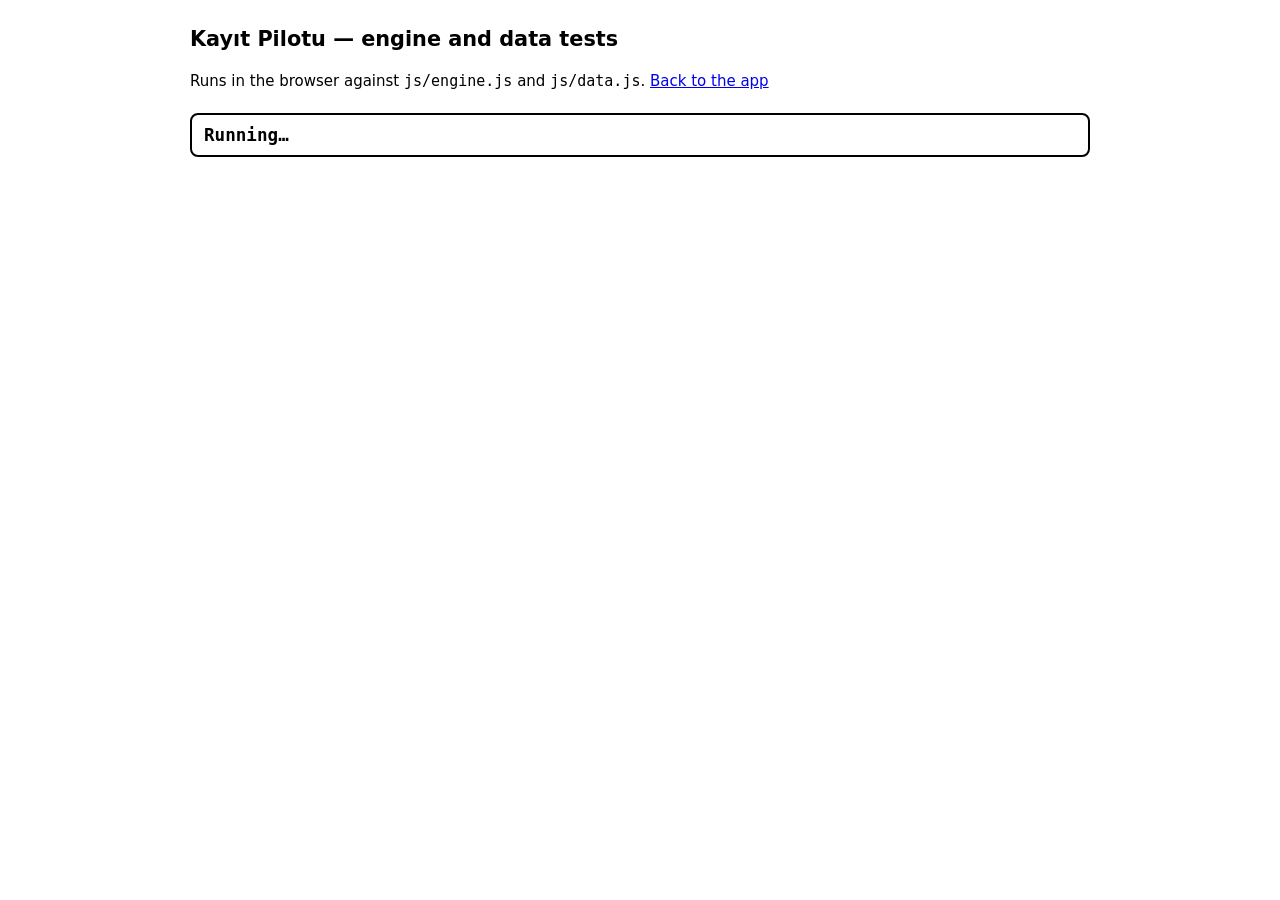
==== tests.html @ 584e3a76 "Add files via upload" ====
<!doctype html>
<html lang="en">
<head>
  <meta charset="utf-8">
  <meta name="viewport" content="width=device-width, initial-scale=1">
  <meta name="color-scheme" content="light dark">
  <title>Kayıt Pilotu — engine tests</title>
  <style>
    body { font: 15px/1.5 system-ui, sans-serif; max-width: 900px; margin: 24px auto; padding: 0 16px; }
    h1 { font-size: 1.3rem; }
    h2 { font-size: 1rem; margin: 18px 0 4px; }
    ul { list-style: none; padding: 0; margin: 0; font-family: ui-monospace, Menlo, Consolas, monospace; font-size: 13px; }
    .pass::before { content: "PASS  "; font-weight: 700; color: #1d6b45; }
    .fail::before { content: "FAIL  "; font-weight: 700; color: #a3282d; }
    .fail { font-weight: 700; }
    #summary { font: 700 1.1rem ui-monospace, Menlo, Consolas, monospace; margin-top: 20px; padding: 10px 12px; border: 2px solid currentColor; border-radius: 8px; }
    @media (prefers-color-scheme: dark) { .pass::before { color: #7fd3a4; } .fail::before { color: #f29a9a; } }
  </style>
</head>
<body>
  <h1>Kayıt Pilotu — engine and data tests</h1>
  <p>Runs in the browser against <code>js/engine.js</code> and <code>js/data.js</code>. <a href="index.html">Back to the app</a></p>
  <div id="out"></div>
  <p id="summary">Running…</p>

  <script type="module">
    import * as E from './js/engine.js';
    import { DATA, SEMESTERS, SEMESTER_ECTS, SECTIONS, COURSE_MAP, PREREQS, ELECTIVES, SAMPLE, RULES } from './js/data.js';

    const results = [];
    let section = '';
    const group = (name) => { section = name; };
    const ok = (cond, name, extra = '') => results.push({ section, name: name + (cond || !extra ? '' : '  -> ' + extra), pass: !!cond });
    const eq = (a, b, name) => ok(JSON.stringify(a) === JSON.stringify(b), name, `got ${JSON.stringify(a)}, expected ${JSON.stringify(b)}`);

    const sec = (code, no) => SECTIONS.find((s) => s.course === code && s.no === no);
    const items = (codes, pins) => E.buildItems(codes, DATA, pins);
    const emptyProfile = () => ({ status: {}, cgpa: null, semestersCompleted: 0, graduating: false });
    const sample = () => JSON.parse(JSON.stringify(SAMPLE.profile));

    try {
      // ------------------------------------------------------------------
      group('Data integrity');
      eq(SEMESTERS.map((s) => s.courses.reduce((n, c) => n + c.ects, 0)), [30, 30, 30, 30, 30, 30, 31, 29], 'semester ECTS totals are 30,30,30,30,30,30,31,29');
      ok(SEMESTERS.every((s) => s.courses.reduce((n, c) => n + c.ects, 0) === SEMESTER_ECTS[s.n]), 'each semester total matches the heading in SOURCE_DATA.md');
      eq(SEMESTERS.reduce((n, s) => n + s.ects, 0), 240, 'curriculum totals 240 ECTS');
      eq(SEMESTERS.map((s) => s.courses.length), [6, 7, 8, 7, 6, 5, 7, 5], 'course count per semester');
      eq(ELECTIVES.length, 22, 'department elective pool has 22 courses');
      ok(SECTIONS.every((s) => COURSE_MAP[s.course]), 'every section belongs to a known course', SECTIONS.filter((s) => !COURSE_MAP[s.course]).map((s) => s.course).join(','));
      ok(SECTIONS.every((s) => s.slots.length > 0 && s.slots.every((x) => Number.isInteger(x.d) && x.d >= 0 && x.d <= 6 && Number.isInteger(x.h) && x.h >= E.FIRST_HOUR && x.h <= E.LAST_HOUR)), 'every slot has a valid day (0-6) and hour (8-21)');
      ok(SECTIONS.every((s) => new Set(s.slots.map((x) => x.d * 100 + x.h)).size === s.slots.length), 'no section lists the same slot twice');
      ok(SECTIONS.every((s) => s.cap > 0 && s.room.length > 0), 'every section has a room and a room capacity');
      eq(new Set(SECTIONS.map((s) => s.course + '/' + s.no)).size, SECTIONS.length, 'section numbers are unique per course');
      eq(SECTIONS.length, 109, 'section count matches the source (109 section lines)');
      eq(DATA.sectionsByCourse.PHYS1121.length, 17, 'PHYS1121 has 17 sections');
      eq(DATA.sectionsByCourse.MATH1131.length, 8, 'MATH1131 has 8 sections');
      ok(Object.keys(PREREQS).every((c) => COURSE_MAP[c]), 'every course with a prerequisite exists');
      eq(Object.keys(PREREQS).length, 16, '16 courses have prerequisites');
      ok(sec('TURK1110', 1).online && !sec('ME3220', 1).online, 'rooms starting with X are flagged online');
      eq(sec('ENGR2120', 3).room, 'T(-2 B14)', 'room names containing brackets are parsed');
      ok(COURSE_MAP.SOFL1101.sectionsNotLoaded && !DATA.sectionsByCourse.SOFL1101, 'SOFL1101 is flagged "sections not loaded" and has no invented sections');
      ok(COURSE_MAP.ME4830.noTimetable && E.isOffered(COURSE_MAP.ME4830, DATA), 'ME4830 (internship) is offered without timetable slots');
      eq(COURSE_MAP.ESE4240.name, null, 'ESE4240 has no invented name');
      ok(RULES.every((r) => r.art && r.en && r.tr), 'every rule has an article number and both languages');

      // ------------------------------------------------------------------
      group('Prerequisites (OR groups joined by AND)');
      const pre = (code, passed) => E.evalPrereq(code, new Set(passed), PREREQS);
      ok(!pre('ME3510', []).ok, 'ME3510 blocked with nothing passed');
      eq(pre('ME3510', []).missing.length, 2, 'ME3510 with nothing passed reports both missing groups');
      ok(!pre('ME3510', ['ME2210']).ok, 'ME3510 blocked with only ME2210 (MATH2263 missing)');
      eq(pre('ME3510', ['ME2210']).missing, [['MATH2263']], 'ME3510 with ME2210 reports exactly MATH2263 as missing');
      ok(!pre('ME3510', ['MATH2263']).ok, 'ME3510 blocked with only MATH2263 (mechanics missing)');
      eq(pre('ME3510', ['MATH2263']).missing, [['ME1222', 'ME2211', 'CE2203', 'ME2210']], 'the missing mechanics group lists all alternatives');
      ok(pre('ME3510', ['ME2210', 'MATH2263']).ok, 'ME3510 open with ME2210 and MATH2263');
      ok(pre('ME3510', ['CE2203', 'MATH2263']).ok, 'ME3510 open with old equivalent CE2203 and MATH2263');
      ok(pre('MATH1132', ['MATH131']).ok && !pre('MATH1132', []).ok, 'MATH1132 accepts old code MATH131, blocked without');
      ok(pre('ME4230', ['MATH2263', 'ME3220']).ok && !pre('ME4230', ['ME3220']).ok, 'ME4230 needs MATH2263 and (ME2222 or ME3220)');
      ok(pre('ME4410', ['CHEM1130', 'ME2220']).ok && !pre('ME4410', ['CHEM1130']).ok, 'ME4410 needs chemistry and mechanics of materials');
      ok(pre('ENGR3450', []).ok, 'a course without prerequisites is always open');

      // ------------------------------------------------------------------
      group('CGPA bands and ECTS limits');
      eq(E.cgpaBand(2.0, 4), 'successful', 'CGPA 2.00 is successful');
      eq(E.cgpaBand(3.4, 4), 'successful', 'CGPA 3.40 is successful');
      eq(E.cgpaBand(1.99, 4), 'probation', 'CGPA 1.99 is probation');
      eq(E.cgpaBand(1.75, 4), 'probation', 'CGPA 1.75 is probation');
      eq(E.cgpaBand(1.74, 4), 'unsuccessful', 'CGPA 1.74 is unsuccessful');
      eq(E.cgpaBand(1.2, 1), 'exempt', 'status rules do not apply before the end of the 2nd semester');
      eq(E.cgpaBand(null, 4), 'unknown', 'missing CGPA is reported as unknown');
      const lim = (cgpa, rep) => { const l = E.ectsLimits({ cgpa, semestersCompleted: 4 }, rep); return [l.max, l.newMax, l.article]; };
      eq(lim(2.5, false), [40, null, '23'], 'successful: 40 ECTS, Art. 23');
      eq(lim(1.8, true), [32, 20, '24(1), 24(4)'], 'probation: 32 ECTS of which 20 new, Art. 24(1),(4)');
      eq(lim(1.5, false), [32, 20, '24(2), 24(5)'], 'unsuccessful with nothing to repeat: 20 ECTS new');
      eq(lim(1.5, true), [32, null, '24(2), 24(5)'], 'unsuccessful with repeats: 32 ECTS total');
      ok(E.ectsLimits({ cgpa: 1.5, semestersCompleted: 4 }, true).newMaxUnclear, 'unsuccessful with repeats flags the unclear new-course cap');
      eq(E.ectsLimits({ cgpa: 1.0, semestersCompleted: 1 }, false).max, 40, 'first-year student: general 40 ECTS maximum');
      eq(E.ectsSummary(['MATH2263', 'ME3220'], sample(), DATA), { total: 12, repeatEcts: 7, newEcts: 5 }, 'ECTS summary separates repeated and new courses');

      // ------------------------------------------------------------------
      group('Overlap detection');
      ok(E.sectionsOverlap(sec('ME3220', 1), sec('ME4610', 1)), 'ME3220(1) and ME4610(1) overlap');
      eq(E.sharedSlots(sec('ME3220', 1).slots, sec('ME4610', 1).slots), [{ d: 1, h: 8 }, { d: 1, h: 9 }], 'they share Tue 08 and Tue 09');
      ok(E.sectionsOverlap(sec('ME3220', 1), sec('ESE4112', 1)), 'ME3220(1) and ESE4112(1) overlap');
      ok(!E.sectionsOverlap(sec('ME3220', 1), sec('ME3320', 1)), 'ME3220(1) and ME3320(1) do not overlap');
      ok(!E.sectionsOverlap(sec('ME3320', 1), sec('ME3420', 1)), 'back-to-back lessons (Fri 08-09 then 10-11) do not overlap');
      ok(E.sectionsOverlap(sec('TURK1110', 2), sec('HIST1110', 2)), 'online lessons at the same time still conflict (TURK1110(2) / HIST1110(2))');
      ok(E.masksOverlap(E.maskOf(sec('HIST1210', 1).slots), E.maskOf(sec('ISG9110', 1).slots)), 'HIST1210(1) and ISG9110(1) conflict (Wed 18-19, both online)');
      eq(E.mergeSlots(sec('ME3220', 1).slots), [{ d: 1, from: 8, to: 9 }, { d: 4, from: 12, to: 13 }], 'consecutive slots merge into ranges');
      eq([E.slotStart(8), E.slotEnd(9)], ['08:40', '10:30'], 'a lesson starts at hh:40 and ends at (hh+1):30');

      // ------------------------------------------------------------------
      group('Combination enumeration');
      eq(E.optionsFor('ENGR3450', DATA).length, 3, 'ENGR3450: sections 3 and 4 have the same times and merge into one option');
      eq(E.optionsFor('ME4910', DATA).length, 4, 'ME4910: 8 sections collapse to 4 distinct timetables');
      eq(E.enumeratePlans(items(['ME3220', 'ME3320', 'ME3420'])).total, 2, 'ME3220 + ME3320 + ME3420 has exactly 2 plans');
      const sampleItems = items(SAMPLE.selected);
      const sampleRes = E.enumeratePlans(sampleItems);
      eq(sampleRes.total, 4, 'sample selection (5 courses) has exactly 4 plans');
      eq(E.enumeratePlans(items(SAMPLE.selected, { ENGR3450: 4 })).total, 2, 'pinning ENGR3450 to section 4 leaves 2 plans');
      eq(E.enumeratePlans(items(['MATH2263', 'ME3420'])).total, 2, 'MATH2263 + ME3420: sections 2 and 4 of MATH2263 are excluded');

      const conflictFree = (its, plan) => {
        const seen = new Set();
        for (let i = 0; i < its.length; i++) for (const s of its[i].options[plan[i]].slots) {
          const k = s.d * 100 + s.h;
          if (seen.has(k)) return false;
          seen.add(k);
        }
        return true;
      };
      ok(sampleRes.plans.every((p) => conflictFree(sampleItems, p)), 'every returned plan is really conflict-free');

      // brute force over raw sections to cross-check the backtracking
      const brute = (codes) => {
        const lists = codes.map((c) => E.optionsFor(c, DATA));
        let n = 0;
        const go = (i, chosen) => {
          if (i === lists.length) { n++; return; }
          for (const o of lists[i]) if (chosen.every((p) => !E.masksOverlap(p.mask, o.mask))) go(i + 1, [...chosen, o]);
        };
        go(0, []);
        return n;
      };
      const y1 = ['PHYS1121', 'MATH1131', 'ENGR1115', 'MATH1100'];
      const y1Items = items(y1);
      const t0 = Date.now();
      const y1Res = E.enumeratePlans(y1Items);
      const ms = Date.now() - t0;
      eq(y1Res.total, brute(y1), 'PHYS1121 (17) x MATH1131 (8) x ENGR1115 x MATH1100: backtracking count equals brute force');
      ok(y1Res.total > 0 && y1Res.plans.every((p) => conflictFree(y1Items, p)), `all ${y1Res.total} first-year plans are conflict-free`);
      ok(ms < 1500, `first-year enumeration is fast (${ms} ms)`);
      const full = items(['PHYS1121', 'MATH1131', 'ENGR1115', 'MATH1100', 'UMFD1020', 'TURK1110', 'HIST1110']);
      const t1 = Date.now();
      const fullRes = E.searchPlans(full, E.DEFAULT_PREFS, { keep: 200 });
      const ms2 = Date.now() - t1;
      ok(fullRes.total > 0 && fullRes.best.length <= 200, `7 first-year courses: ${fullRes.total} plans counted, best 200 kept`);
      ok(ms2 < 4000, `ranked search over 7 courses stays fast (${ms2} ms)`);
      eq(fullRes.total, E.countPlans(full), 'searchPlans and countPlans agree on the total');

      // ------------------------------------------------------------------
      group('Ranking');
      const ranked = E.rankPlans(y1Items, y1Res.plans, { fewDays: false, lateStart: true, fewGaps: false, freeWeekend: false });
      ok(ranked[0].metrics.early === Math.min(...ranked.map((r) => r.metrics.early)), '"no lessons before 10:40" puts a plan with the fewest early lessons first');
      const byDays = E.rankPlans(y1Items, y1Res.plans, { fewDays: true, lateStart: false, fewGaps: false, freeWeekend: false });
      ok(byDays[0].metrics.campusDays === Math.min(...byDays.map((r) => r.metrics.campusDays)), '"fewest days on campus" puts a plan with the fewest campus days first');
      const byGaps = E.rankPlans(y1Items, y1Res.plans, { fewDays: false, lateStart: false, fewGaps: true, freeWeekend: false });
      ok(byGaps[0].metrics.gaps === Math.min(...byGaps.map((r) => r.metrics.gaps)), '"fewest idle gaps" puts a plan with the fewest idle hours first');
      const top = E.searchPlans(y1Items, { fewDays: true, lateStart: false, fewGaps: false, freeWeekend: false }, { keep: 5 });
      eq(top.best[0].cost, byDays[0].cost, 'searchPlans (top-k) finds the same best cost as a full sort');
      const m = E.planMetrics(items(['ME3220']), [0]);
      eq([m.days, m.campusDays, m.early, m.gaps, m.weekendDays, m.first, m.last], [2, 2, 2, 0, 0, 8, 13], 'metrics of ME3220(1): 2 days, 2 early lessons, no gaps');
      eq(E.planMetrics(items(['TURK1110']), [0]).campusDays, 0, 'online-only days are not counted as days on campus');
      const w = E.searchPlans(items(['ME4910']), { fewDays: false, lateStart: false, fewGaps: false, freeWeekend: true });
      eq(w.best[0].metrics.weekendDays, 1, 'ME4910 always uses one weekend day (reported, not hidden)');

      // ------------------------------------------------------------------
      group('No-solution explanation');
      const a = items(['ME3220', 'ME4610']);
      eq(E.enumeratePlans(a).total, 0, 'ME3220 + ME4610 has no conflict-free plan');
      const exA = E.explainNoSolution(a, { keep: { ME3220: 2, ME4610: 1 } });
      eq(exA.pairs.map((p) => [p.a, p.b]), [['ME3220', 'ME4610']], 'the clashing pair ME3220 / ME4610 is named');
      eq(exA.pairs[0].shared, [{ d: 1, h: 8 }, { d: 1, h: 9 }], 'the shared slots are Tue 08 and Tue 09');
      eq(exA.recommended, 'ME4610', 'suggests dropping the elective ME4610 rather than compulsory ME3220');
      eq(exA.plansAfter, 1, 'reports how many plans remain after the drop');
      const b = items(['ME3220', 'ESE4112', 'ME3320']);
      const exB = E.explainNoSolution(b, { keep: { ME3220: 2, ESE4112: 1, ME3320: 2 } });
      eq(exB.pairs.map((p) => [p.a, p.b]), [['ME3220', 'ESE4112']], 'ME3220 / ESE4112 named, uninvolved ME3320 is not');
      eq(exB.singleDrops, ['ESE4112', 'ME3220'], 'only the two clashing courses are offered as drops, elective first');
      const c3 = items(['ME3220', 'ME4610', 'ESE4112']);
      const exC = E.explainNoSolution(c3, {});
      eq(exC.pairs.length, 3, 'ME3220 / ME4610 / ESE4112: all three pairs clash (Tue 08-09)');
      eq(exC.singleDrops, [], 'no single drop is enough for three mutually clashing courses');
      eq(exC.pairDrops.length, 3, 'pairs of drops are proposed instead');
      const pinned = items(['MATH2263', 'ME3420'], { MATH2263: 2 });
      eq(E.enumeratePlans(pinned).total, 0, 'pinning MATH2263(2) next to ME3420 leaves no plan');
      ok(E.explainNoSolution(pinned, { unpinned: items(['MATH2263', 'ME3420']) }).pinsBlame, 'the explanation blames the pinned section');
      const multi = items(['HIST1210', 'ISG9110']);
      ok(E.explainNoSolution(multi).pairs.length === 1, 'two single-section online courses at the same time are reported as a clash');

      // ------------------------------------------------------------------
      group('Classification for this term');
      const cls = E.classify(sample(), DATA);
      eq(cls.MATH2263.cat, 'repeat', 'sample: failed compulsory MATH2263 is "must repeat first"');
      eq(cls.EEE3718.cat, 'blocked', 'sample: EEE3718 is blocked');
      eq(cls.EEE3718.missing, [['MATH2263', 'MATH263']], 'sample: EEE3718 names MATH2263 as the missing prerequisite');
      eq(cls.ME3220.cat, 'eligible', 'sample: ME3220 is eligible');
      eq(cls.ME2220.cat, 'passed', 'sample: ME2220 is already passed');
      eq(cls.ME3410.cat, 'notOffered', 'sample: ME3410 is not offered this term');
      eq(cls.ME4330.cat, 'blocked', 'sample: elective ME4330 is blocked (needs ME3330)');
      eq(cls.ME4830.cat, 'eligible', 'sample: internship ME4830 is eligible (ISG9110 passed)');
      eq(cls.ELECTMEA1.cat, 'slot', 'elective slots are reported as slots, not as courses');
      const cls0 = E.classify(emptyProfile(), DATA);
      eq(cls0.SOFL1101.cat, 'noData', 'empty profile: SOFL1101 is "sections not loaded"');
      eq(cls0.SOFL1102.cat, 'blocked', 'empty profile: SOFL1102 is blocked by SOFL1101');
      eq(cls0.MATH1131.cat, 'eligible', 'empty profile: MATH1131 is eligible');
      eq(cls0.MATH1132.cat, 'blocked', 'empty profile: MATH1132 is blocked by MATH1131');
      const failedElective = sample();
      failedElective.status.ME4610 = 'failed';
      eq(E.classify(failedElective, DATA).ME4610.cat, 'eligible', 'a failed elective is not forced into "must repeat"');
      ok(DATA.courses.every((c) => cls[c.code] && cls[c.code].cat), 'every course gets a category');

      // ------------------------------------------------------------------
      group('Pre-flight check');
      const run = (selected, profile, feasible = true) => Object.fromEntries(E.preflight({ selected, profile, data: DATA, feasible }).map((c) => [c.id, c]));
      const good = run(SAMPLE.selected, sample());
      eq(Object.values(good).map((c) => c.state), ['pass', 'pass', 'pass', 'pass', 'pass'], 'sample plan passes all five checks');
      eq(Object.values(good).map((c) => c.article), ['29(3)', '28(c)', '23', '26', '22(1)'], 'each check cites its article');
      const noRepeat = run(['ME3220', 'ME3320', 'ME3420', 'ENGR3450'], sample());
      eq(noRepeat.repeat.state, 'fail', 'leaving out failed MATH2263 fails the repeat-first check');
      eq(noRepeat.repeat.missingRepeats, ['MATH2263'], 'and names MATH2263');
      eq(run(['ME3220'], sample()).min.state, 'fail', '5 ECTS fails the 20 ECTS minimum');
      const grad = sample();
      grad.graduating = true;
      eq([run(['ME3220'], grad).min.state, run(['ME3220'], grad).min.exceptionUsed], ['pass', true], 'graduating student: minimum does not apply');
      eq(run(['ME3220', 'ME4610'], sample(), false).overlap.state, 'fail', 'an infeasible selection fails the overlap check');
      eq(run(['EEE3718'], sample()).prereq.state, 'fail', 'a course with a missing prerequisite fails the prerequisite check');
      const prob = sample();
      prob.cgpa = 1.8;
      const p1 = run(['MATH2263', 'ME3220', 'ME3320', 'ME3420', 'ENGR3450', 'UFND7010'], prob);
      eq([p1.ects.state, p1.ects.overNew, p1.ects.overTotal, p1.ects.sum.newEcts], ['fail', true, false, 21], 'probation: 21 ECTS of new courses breaks the 20 ECTS cap while the total (28) is fine');
      eq(run(['MATH2263', 'ME3220', 'ME3320', 'ME3420', 'ENGR3450'], prob).ects.state, 'pass', 'probation: 7 repeat + 20 new = 27 ECTS passes');
      const many = run(['MATH2263', 'ME3220', 'ME3320', 'ME3420', 'ENGR3450', 'ESE4212', 'ENGR4451', 'UFND7010', 'ME4830'], sample());
      eq([many.ects.sum.total, many.ects.state], [44, 'fail'], 'successful student: 44 ECTS breaks the 40 ECTS limit');
      const sofl = emptyProfile();
      eq(run(['SOFL1101', 'MATH1131'], sofl).overlap.state, 'warn', 'a course without loaded sections turns the overlap check into a note, not a pass');
    } catch (err) {
      results.push({ section: 'Runtime', name: 'tests threw: ' + (err && err.stack ? err.stack : err), pass: false });
    }

    const failed = results.filter((r) => !r.pass).length;
    const summary = failed ? `TESTS FAILED: ${failed}` : 'ALL TESTS PASSED';
    if (typeof document !== 'undefined') {
      const out = document.getElementById('out');
      let cur = null;
      let list = null;
      for (const r of results) {
        if (r.section !== cur) {
          cur = r.section;
          const h = document.createElement('h2');
          h.textContent = cur;
          out.appendChild(h);
          list = document.createElement('ul');
          out.appendChild(list);
        }
        const li = document.createElement('li');
        li.className = r.pass ? 'pass' : 'fail';
        li.textContent = r.name;
        list.appendChild(li);
      }
      document.getElementById('summary').textContent = `${summary}  (${results.length - failed} of ${results.length} assertions passed)`;
      document.title = summary;
    } else {
      for (const r of results) print((r.pass ? 'PASS  ' : 'FAIL  ') + '[' + r.section + '] ' + r.name);
      print(summary);
    }
  </script>
</body>
</html>
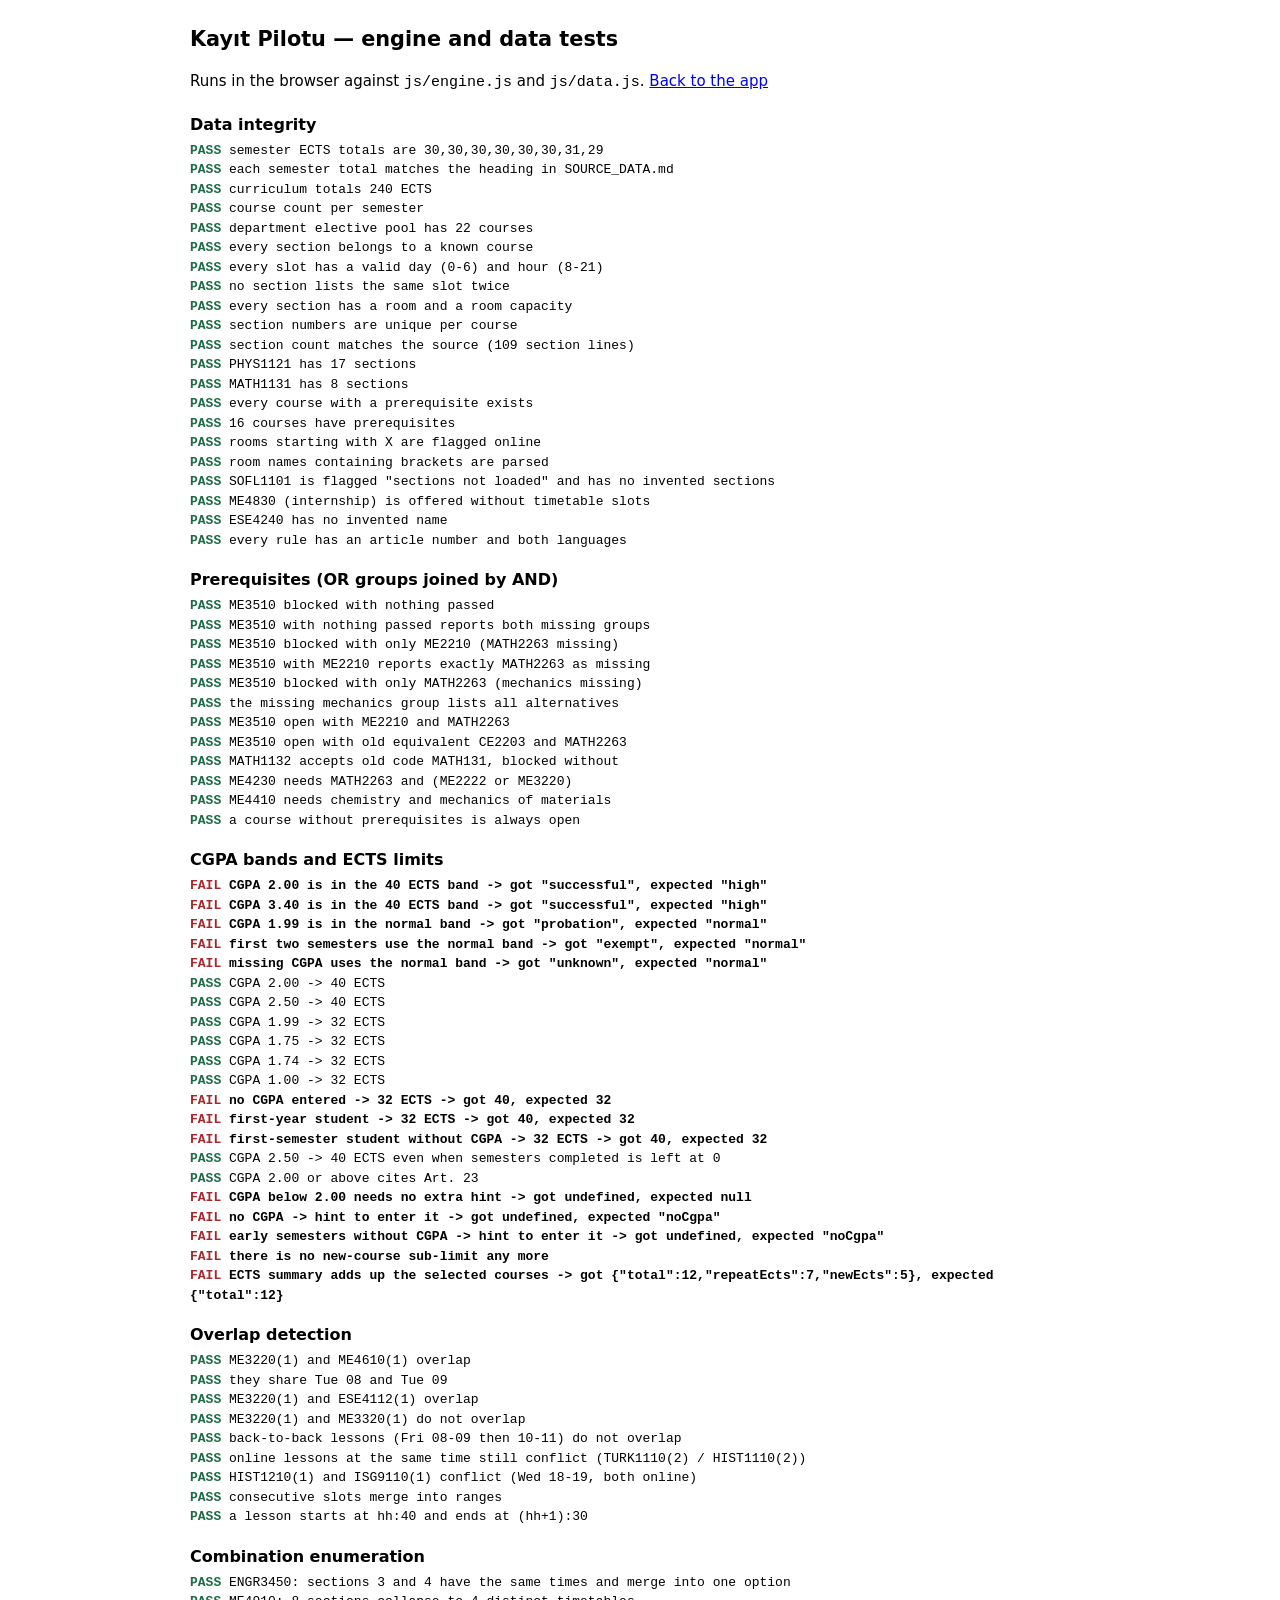
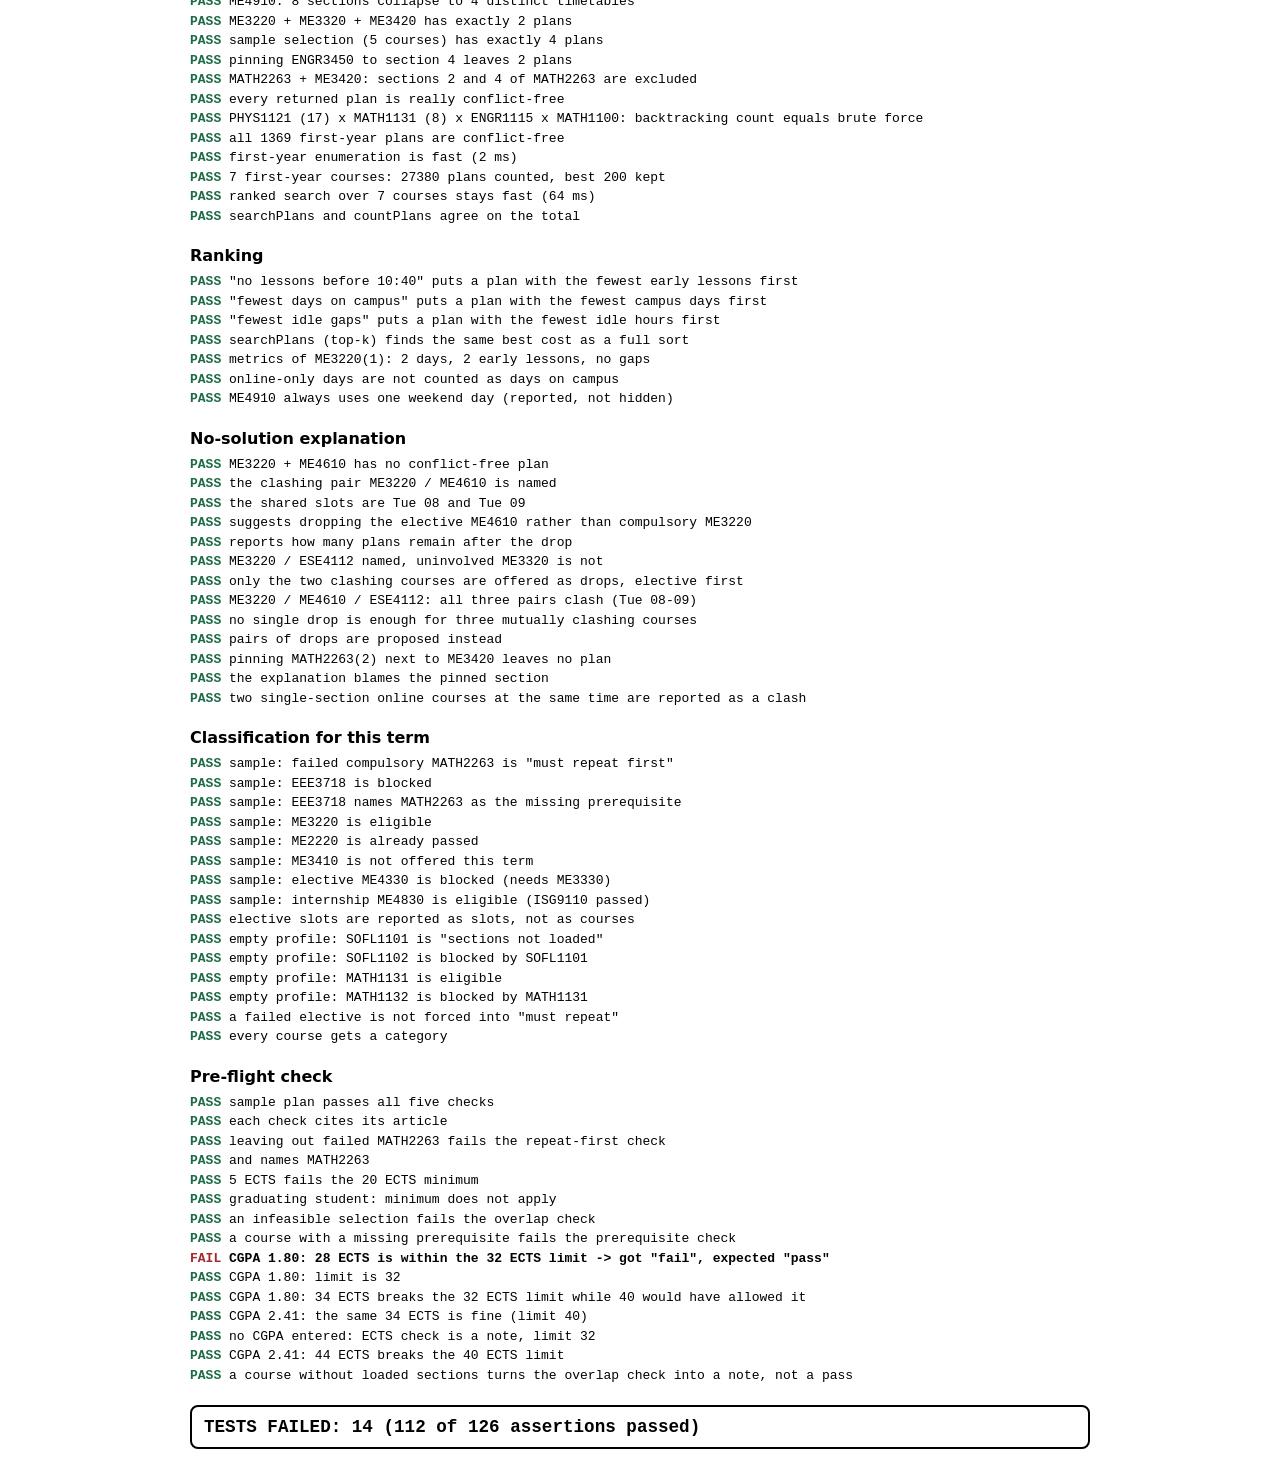
==== commit 8720034e: "Add files via upload" ====
--- a/tests.html
+++ b/tests.html
@@ -81,21 +81,28 @@
 
       // ------------------------------------------------------------------
       group('CGPA bands and ECTS limits');
-      eq(E.cgpaBand(2.0, 4), 'successful', 'CGPA 2.00 is successful');
-      eq(E.cgpaBand(3.4, 4), 'successful', 'CGPA 3.40 is successful');
-      eq(E.cgpaBand(1.99, 4), 'probation', 'CGPA 1.99 is probation');
-      eq(E.cgpaBand(1.75, 4), 'probation', 'CGPA 1.75 is probation');
-      eq(E.cgpaBand(1.74, 4), 'unsuccessful', 'CGPA 1.74 is unsuccessful');
-      eq(E.cgpaBand(1.2, 1), 'exempt', 'status rules do not apply before the end of the 2nd semester');
-      eq(E.cgpaBand(null, 4), 'unknown', 'missing CGPA is reported as unknown');
-      const lim = (cgpa, rep) => { const l = E.ectsLimits({ cgpa, semestersCompleted: 4 }, rep); return [l.max, l.newMax, l.article]; };
-      eq(lim(2.5, false), [40, null, '23'], 'successful: 40 ECTS, Art. 23');
-      eq(lim(1.8, true), [32, 20, '24(1), 24(4)'], 'probation: 32 ECTS of which 20 new, Art. 24(1),(4)');
-      eq(lim(1.5, false), [32, 20, '24(2), 24(5)'], 'unsuccessful with nothing to repeat: 20 ECTS new');
-      eq(lim(1.5, true), [32, null, '24(2), 24(5)'], 'unsuccessful with repeats: 32 ECTS total');
-      ok(E.ectsLimits({ cgpa: 1.5, semestersCompleted: 4 }, true).newMaxUnclear, 'unsuccessful with repeats flags the unclear new-course cap');
-      eq(E.ectsLimits({ cgpa: 1.0, semestersCompleted: 1 }, false).max, 40, 'first-year student: general 40 ECTS maximum');
-      eq(E.ectsSummary(['MATH2263', 'ME3220'], sample(), DATA), { total: 12, repeatEcts: 7, newEcts: 5 }, 'ECTS summary separates repeated and new courses');
+      eq(E.cgpaBand(2.0, 4), 'high', 'CGPA 2.00 is in the 40 ECTS band');
+      eq(E.cgpaBand(3.4, 4), 'high', 'CGPA 3.40 is in the 40 ECTS band');
+      eq(E.cgpaBand(1.99, 4), 'normal', 'CGPA 1.99 is in the normal band');
+      eq(E.cgpaBand(1.2, 1), 'normal', 'first two semesters use the normal band');
+      eq(E.cgpaBand(null, 4), 'normal', 'missing CGPA uses the normal band');
+      const maxFor = (cgpa, sem = 4) => E.ectsLimits({ cgpa, semestersCompleted: sem }).max;
+      eq(maxFor(2.0), 40, 'CGPA 2.00 -> 40 ECTS');
+      eq(maxFor(2.5), 40, 'CGPA 2.50 -> 40 ECTS');
+      eq(maxFor(1.99), 32, 'CGPA 1.99 -> 32 ECTS');
+      eq(maxFor(1.75), 32, 'CGPA 1.75 -> 32 ECTS');
+      eq(maxFor(1.74), 32, 'CGPA 1.74 -> 32 ECTS');
+      eq(maxFor(1.0), 32, 'CGPA 1.00 -> 32 ECTS');
+      eq(maxFor(null), 32, 'no CGPA entered -> 32 ECTS');
+      eq(maxFor(1.0, 1), 32, 'first-year student -> 32 ECTS');
+      eq(maxFor(null, 0), 32, 'first-semester student without CGPA -> 32 ECTS');
+      eq(maxFor(2.5, 0), 40, 'CGPA 2.50 -> 40 ECTS even when semesters completed is left at 0');
+      eq(E.ectsLimits({ cgpa: 2.5, semestersCompleted: 4 }).article, '23', 'CGPA 2.00 or above cites Art. 23');
+      eq(E.ectsLimits({ cgpa: 1.5, semestersCompleted: 4 }).reason, null, 'CGPA below 2.00 needs no extra hint');
+      eq(E.ectsLimits({ cgpa: null, semestersCompleted: 4 }).reason, 'noCgpa', 'no CGPA -> hint to enter it');
+      eq(E.ectsLimits({ cgpa: null, semestersCompleted: 1 }).reason, 'noCgpa', 'early semesters without CGPA -> hint to enter it');
+      ok(!('newMax' in E.ectsLimits({ cgpa: 1.5, semestersCompleted: 4 })), 'there is no new-course sub-limit any more');
+      eq(E.ectsSummary(['MATH2263', 'ME3220'], sample(), DATA), { total: 12 }, 'ECTS summary adds up the selected courses');
 
       // ------------------------------------------------------------------
       group('Overlap detection');
@@ -235,13 +242,18 @@
       eq([run(['ME3220'], grad).min.state, run(['ME3220'], grad).min.exceptionUsed], ['pass', true], 'graduating student: minimum does not apply');
       eq(run(['ME3220', 'ME4610'], sample(), false).overlap.state, 'fail', 'an infeasible selection fails the overlap check');
       eq(run(['EEE3718'], sample()).prereq.state, 'fail', 'a course with a missing prerequisite fails the prerequisite check');
-      const prob = sample();
-      prob.cgpa = 1.8;
-      const p1 = run(['MATH2263', 'ME3220', 'ME3320', 'ME3420', 'ENGR3450', 'UFND7010'], prob);
-      eq([p1.ects.state, p1.ects.overNew, p1.ects.overTotal, p1.ects.sum.newEcts], ['fail', true, false, 21], 'probation: 21 ECTS of new courses breaks the 20 ECTS cap while the total (28) is fine');
-      eq(run(['MATH2263', 'ME3220', 'ME3320', 'ME3420', 'ENGR3450'], prob).ects.state, 'pass', 'probation: 7 repeat + 20 new = 27 ECTS passes');
+      const low = sample();
+      low.cgpa = 1.8;
+      eq(run(['MATH2263', 'ME3220', 'ME3320', 'ME3420', 'ENGR3450', 'UFND7010'], low).ects.state, 'pass', 'CGPA 1.80: 28 ECTS is within the 32 ECTS limit');
+      eq(run(['MATH2263', 'ME3220', 'ME3320', 'ME3420', 'ENGR3450'], low).ects.limits.max, 32, 'CGPA 1.80: limit is 32');
+      const low2 = run(['MATH2263', 'ME3220', 'ME3320', 'ME3420', 'ENGR3450', 'UFND7010', 'ESE4212'], low);
+      eq([low2.ects.sum.total, low2.ects.state, low2.ects.overTotal], [34, 'fail', true], 'CGPA 1.80: 34 ECTS breaks the 32 ECTS limit while 40 would have allowed it');
+      eq(run(['MATH2263', 'ME3220', 'ME3320', 'ME3420', 'ENGR3450', 'UFND7010', 'ESE4212'], sample()).ects.state, 'pass', 'CGPA 2.41: the same 34 ECTS is fine (limit 40)');
+      const noCgpa = sample();
+      noCgpa.cgpa = null;
+      eq(run(['ME3220'], noCgpa).ects.state, 'warn', 'no CGPA entered: ECTS check is a note, limit 32');
       const many = run(['MATH2263', 'ME3220', 'ME3320', 'ME3420', 'ENGR3450', 'ESE4212', 'ENGR4451', 'UFND7010', 'ME4830'], sample());
-      eq([many.ects.sum.total, many.ects.state], [44, 'fail'], 'successful student: 44 ECTS breaks the 40 ECTS limit');
+      eq([many.ects.sum.total, many.ects.state], [44, 'fail'], 'CGPA 2.41: 44 ECTS breaks the 40 ECTS limit');
       const sofl = emptyProfile();
       eq(run(['SOFL1101', 'MATH1131'], sofl).overlap.state, 'warn', 'a course without loaded sections turns the overlap check into a note, not a pass');
     } catch (err) {
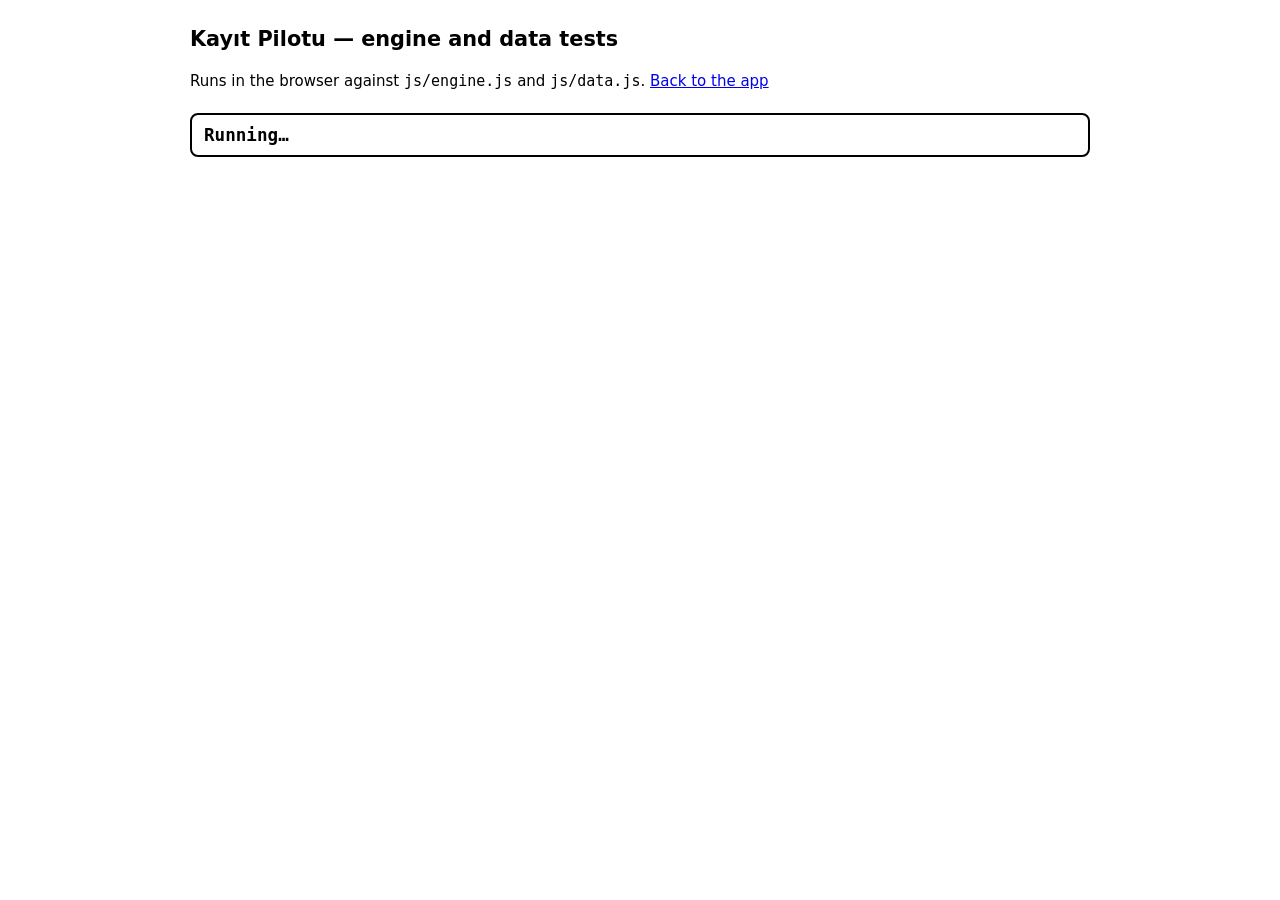
==== commit 247ba391: "Add files via upload" ====
--- a/tests.html
+++ b/tests.html
@@ -25,7 +25,8 @@
 
   <script type="module">
     import * as E from './js/engine.js';
-    import { DATA, SEMESTERS, SEMESTER_ECTS, SECTIONS, COURSE_MAP, PREREQS, ELECTIVES, SAMPLE, RULES } from './js/data.js';
+    import { DATA, SEMESTERS, SEMESTER_ECTS, SECTIONS, COURSE_MAP, PREREQS, ELECTIVES, SAMPLE, RULES, DEMO_STUDENT } from './js/data.js';
+    import { STR } from './js/i18n.js';
 
     const results = [];
     let section = '';
@@ -256,6 +257,77 @@
       eq([many.ects.sum.total, many.ects.state], [44, 'fail'], 'CGPA 2.41: 44 ECTS breaks the 40 ECTS limit');
       const sofl = emptyProfile();
       eq(run(['SOFL1101', 'MATH1131'], sofl).overlap.state, 'warn', 'a course without loaded sections turns the overlap check into a note, not a pass');
+
+      // ------------------------------------------------------------------
+      group('Registration helpers');
+      eq(E.currentSemester(sample()), 5, 'sample student (4 semesters done) registers for semester 5');
+      eq(E.currentSemester(emptyProfile()), 1, 'a new student registers for semester 1');
+      eq(E.currentSemester({ semestersCompleted: 11 }), 8, 'past 8 semesters the curriculum ends at semester 8');
+      const rp = E.registrationPlan(sample(), DATA);
+      eq(rp.semester, 5, 'registration plan is for semester 5');
+      eq(rp.locked, ['MATH2263'], 'failed MATH2263 is the only locked retake');
+      eq(rp.auto, ['MATH2263', 'ENGR3450', 'ME3220', 'ME3320', 'ME3420'], 'retake first, then the offered compulsory courses of semester 5');
+      eq(rp.rows.find((r) => r.code === 'MATH2263').role, 'retake', 'MATH2263 row is marked as a retake (alttan)');
+      const eeeRow = rp.rows.find((r) => r.code === 'EEE3718');
+      eq([eeeRow.state, eeeRow.missing], ['blocked', [['MATH2263', 'MATH263']]], 'EEE3718 is listed as blocked and names MATH2263');
+      ok(!rp.rows.some((r) => r.code === 'UNVELECTME1'), 'elective slots are not listed as compulsory rows');
+      ok(!rp.rows.some((r) => r.code === 'ME2220'), 'passed courses are not listed');
+      const optCodes = rp.optional.map((o) => o.code);
+      ok(['ENGR4451', 'ESE4112', 'ME4610'].every((c) => rp.optional.find((o) => o.code === c && o.group === 'elective' && o.cat === 'eligible')), 'offered department electives can be added');
+      eq(rp.optional.find((o) => o.code === 'ME4330').cat, 'blocked', 'blocked elective ME4330 is listed as blocked, not addable');
+      ok(!optCodes.includes('ME4110'), 'electives not offered this term are not listed');
+      ok(rp.optional.some((o) => o.code === 'UFND7010' && o.group === 'other'), 'earlier course not taken yet (UFND7010) can be added');
+      ok(rp.optional.some((o) => o.code === 'ME4830' && o.group === 'other'), 'internship ME4830 can be added');
+      ok(!optCodes.some((c) => rp.auto.includes(c)), 'automatic courses are not offered again as optional');
+      const notOff = sample();
+      notOff.status.ME3410 = 'failed';
+      eq(E.registrationPlan(notOff, DATA).rows.find((r) => r.code === 'ME3410'), { code: 'ME3410', role: 'retake', state: 'notOffered', missing: [] }, 'a failed course that is not offered is listed as "not offered", not added');
+      const newbie = E.registrationPlan(emptyProfile(), DATA);
+      eq(newbie.auto, ['ENGR1115', 'MATH1100', 'MATH1131', 'PHYS1121', 'SOFL1101', 'UMFD1020'], 'a new student gets all semester-1 courses');
+
+      eq(E.composeSelection(rp), rp.auto, 'by default the selection is the automatic list');
+      eq(E.composeSelection(rp, { dropped: ['MATH2263', 'ENGR3450'] }), ['MATH2263', 'ME3220', 'ME3320', 'ME3420'], 'a locked retake cannot be dropped; other compulsory courses can');
+      eq(E.composeSelection(rp, { added: ['ENGR4451', 'ME4330', 'ME4110', 'ENGR4451'] }), [...rp.auto, 'ENGR4451'], 'only addable courses are added, once');
+      eq(E.ectsSummary(E.composeSelection(rp), sample(), DATA).total, 27, 'sample registration starts with 27 ECTS');
+
+      ok(E.needsSection('ME3220', DATA) && !E.needsSection('ME4830', DATA) && !E.needsSection('SOFL1101', DATA), 'needsSection: timed courses only');
+      eq(E.resolveSections(rp.auto, {}, DATA), { ME3220: 1, ME3420: 1 }, 'single-section courses are chosen automatically');
+      eq(E.resolveSections(rp.auto, { MATH2263: 3, ENGR3450: 4 }, DATA), { MATH2263: 3, ENGR3450: 4, ME3220: 1, ME3420: 1 }, 'picked sections are kept');
+      eq(E.resolveSections(['MATH2263'], { MATH2263: 9 }, DATA), {}, 'a section number that does not exist is ignored');
+      eq(E.resolveSections(['ME4830', 'SOFL1101'], {}, DATA), {}, 'courses without timed sections need no section');
+
+      const chosen = E.chosenSections({ ME3220: 1, ME3420: 1 }, DATA);
+      eq(chosen.map((c) => [c.code, c.no, c.slots.length]), [['ME3220', 1, 4], ['ME3420', 1, 4]], 'chosenSections returns the slots of each chosen section');
+      const mc = E.sectionConflicts('MATH2263', chosen, DATA);
+      eq(mc.map((x) => [x.option.nos, x.clashes.map((c) => c.code)]), [[[1], []], [[2], ['ME3420']], [[3], []], [[4], ['ME3420']]], 'MATH2263: sections 2 and 4 clash with ME3420, 1 and 3 are free');
+      eq(mc[1].clashes[0].shared, [{ d: 2, h: 8 }, { d: 2, h: 9 }], 'the clash is named with its slots (Wed 08:40 and 09:40)');
+      const ec = E.sectionConflicts('ESE4112', chosen, DATA);
+      eq([ec[0].clashes[0].code, ec[0].clashes[0].shared[0]], ['ME3220', { d: 1, h: 8 }], 'ESE4112 clashes with ME3220 on Tuesday 08:40');
+      eq(E.sectionConflicts('ME3220', chosen, DATA)[0].clashes, [], 'a course is never reported as clashing with itself');
+      eq(E.chosenClashes(chosen), [], 'ME3220(1) and ME3420(1) do not clash');
+      eq(E.chosenClashes(E.chosenSections({ ME3220: 1, ME4610: 1 }, DATA)).map((p) => [p.a, p.b, p.shared.length]), [['ME3220', 'ME4610', 2]], 'chosenClashes finds ME3220(1) / ME4610(1)');
+
+      eq(['MATH2263', 'ME3220', 'ENGR4451', 'ME4830', 'UFND7010'].map((c) => E.courseRole(c, sample(), DATA)), ['retake', 'compulsory', 'elective', 'internship', 'compulsory'], 'course roles: retake, compulsory, elective, internship');
+
+      // Whole flow on the sample student: auto list -> best plan -> all checks pass.
+      const flowItems = items(E.composeSelection(rp));
+      const flow = E.searchPlans(flowItems, E.DEFAULT_PREFS);
+      eq(flow.total, 4, 'automatic list of the sample student has exactly 4 conflict-free timetables');
+      const picks = {};
+      flowItems.forEach((it, i) => { const o = it.options[flow.best[0].plan[i]]; if (!o.untimed) picks[it.code] = o.nos[0]; });
+      const resolved = E.resolveSections(E.composeSelection(rp), picks, DATA);
+      eq(Object.keys(resolved).length, 5, 'using the best plan gives a section for every course');
+      eq(E.chosenClashes(E.chosenSections(resolved, DATA)), [], 'the best plan has no clash');
+      const flowChecks = E.preflight({ selected: E.composeSelection(rp), profile: sample(), data: DATA, feasible: E.isFeasible(items(E.composeSelection(rp), resolved)) });
+      eq(flowChecks.map((c) => c.state), ['pass', 'pass', 'pass', 'pass', 'pass'], 'the sample registration passes all five checks');
+
+      // ------------------------------------------------------------------
+      group('Interface texts and demo data');
+      const enKeys = Object.keys(STR.en).sort();
+      const trKeys = Object.keys(STR.tr).sort();
+      eq(enKeys.filter((k) => !STR.tr[k]), [], 'every English key has a Turkish text');
+      eq(trKeys.filter((k) => !STR.en[k]), [], 'every Turkish key has an English text');
+      ok(DEMO_STUDENT && /Örnek/.test(DEMO_STUDENT.name) && /Örnek/.test(DEMO_STUDENT.advisor), 'demo student and advisor are visibly fictional placeholders');
     } catch (err) {
       results.push({ section: 'Runtime', name: 'tests threw: ' + (err && err.stack ? err.stack : err), pass: false });
     }
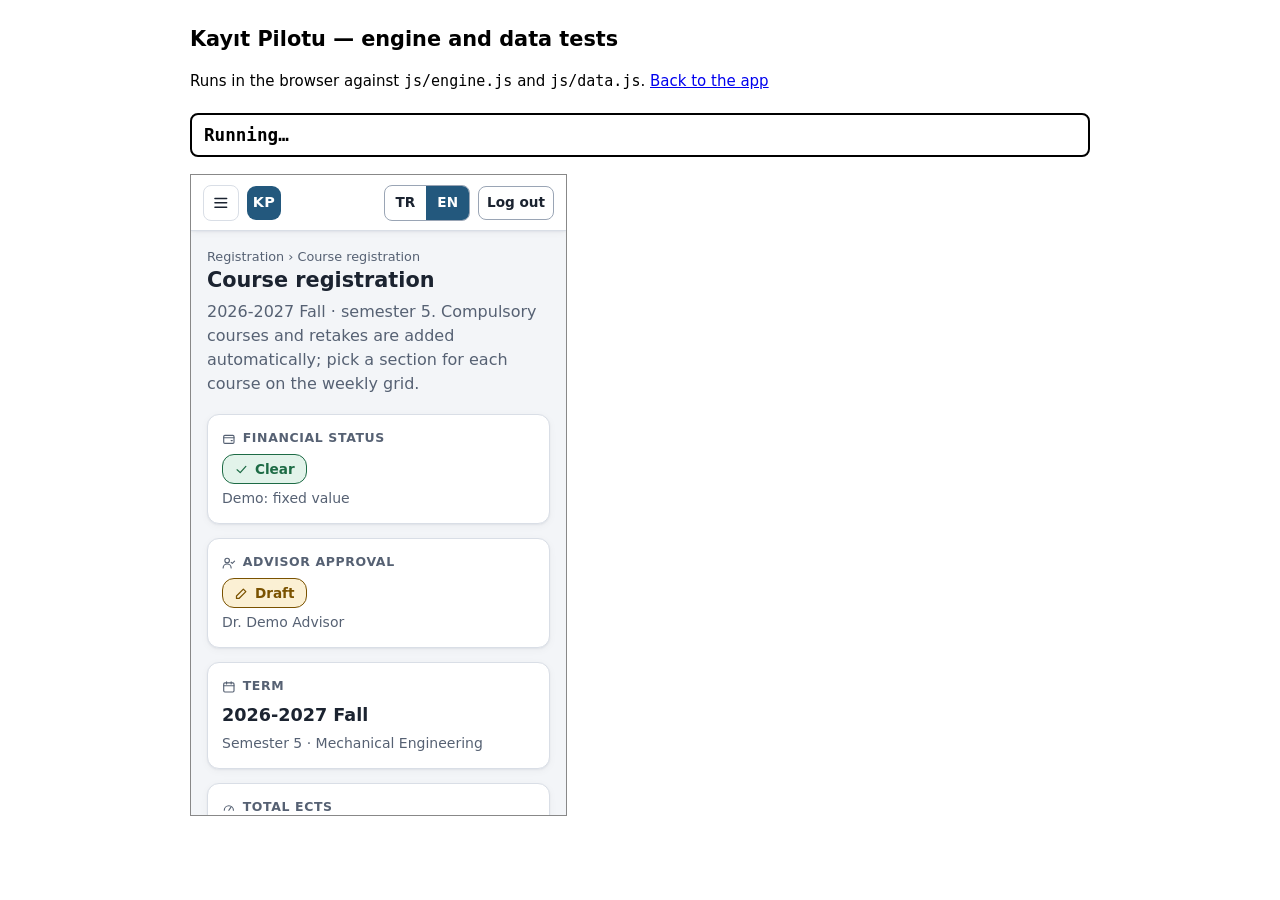
==== commit 49389615: "Add files via upload" ====
--- a/tests.html
+++ b/tests.html
@@ -25,8 +25,18 @@
 
   <script type="module">
     import * as E from './js/engine.js';
-    import { DATA, SEMESTERS, SEMESTER_ECTS, SECTIONS, COURSE_MAP, PREREQS, ELECTIVES, SAMPLE, RULES, DEMO_STUDENT } from './js/data.js';
+    import { NAMES_EN, titleCaseEn, DATA, SEMESTERS, SEMESTER_ECTS, SECTIONS, COURSE_MAP, PREREQS, ELECTIVES, SAMPLE, RULES, DEMO_STUDENT } from './js/data.js';
     import { STR } from './js/i18n.js';
+    import * as U from './js/util.js';
+    import * as A from './js/attendance.js';
+    import * as G from './js/grades.js';
+    import * as C from './js/calendar.js';
+    import * as I from './js/ics.js';
+    import * as M from './js/importer.js';
+    import * as K from './js/catalog.js';
+    import * as P from './js/plan.js';
+    import * as R from './js/roadmap.js';
+    import { CALENDAR, CLASS_TERM } from './js/data-extra.js';
 
     const results = [];
     let section = '';
@@ -327,9 +337,367 @@
       const trKeys = Object.keys(STR.tr).sort();
       eq(enKeys.filter((k) => !STR.tr[k]), [], 'every English key has a Turkish text');
       eq(trKeys.filter((k) => !STR.en[k]), [], 'every Turkish key has an English text');
-      ok(DEMO_STUDENT && /Örnek/.test(DEMO_STUDENT.name) && /Örnek/.test(DEMO_STUDENT.advisor), 'demo student and advisor are visibly fictional placeholders');
+      ok(DEMO_STUDENT && /Demo/.test(DEMO_STUDENT.name) && /Demo/.test(DEMO_STUDENT.advisor), 'demo student and advisor are visibly fictional placeholders');
+      ok(DATA.courses.every((c) => typeof c.nameEn === 'string' && c.nameEn.length > 0), 'every course code in the data has an English name', DATA.courses.filter((c) => !c.nameEn).map((c) => c.code).join(','));
+      ok(Object.keys(NAMES_EN).length >= 60 && ELECTIVES.every((c) => NAMES_EN[c.code]), 'English names cover the curriculum and the elective pool');
+      eq(titleCaseEn('DIFFERENTIAL EQUATIONS AND DYNAMICAL SYSTEMS'), 'Differential Equations and Dynamical Systems', 'title case keeps small words lower case');
+      eq(titleCaseEn('INTRODUCTION TO ME'), 'Introduction to ME', 'title case keeps ME upper case');
+      eq(titleCaseEn('ENGINEERING MECHANICS II'), 'Engineering Mechanics II', 'title case keeps roman numerals');
+      eq(titleCaseEn('GEN-AI FOR ENGINEERING APPLICATIONS'), 'Gen-AI for Engineering Applications', 'title case handles Gen-AI and for');
+
+      // ------------------------------------------------------------------
+      group('Number guards (no NaN on screen)');
+      eq([U.toNum('1,88'), U.toNum(' 2.5 '), U.toNum('-3'), U.toNum('.5'), U.toNum(7)], [1.88, 2.5, -3, 0.5, 7], 'toNum accepts decimal comma, spaces, sign, leading dot');
+      eq([U.toNum(''), U.toNum('abc'), U.toNum('1.2.3'), U.toNum('1e999'), U.toNum(NaN), U.toNum(Infinity), U.toNum(null), U.toNum(undefined), U.toNum({})], [null, null, null, null, null, null, null, null, null], 'toNum rejects empty, text, NaN, Infinity, null, undefined, objects');
+      eq([U.fmtNum(NaN), U.fmtNum(undefined), U.fmtNum(null), U.fmtNum(Infinity), U.fmtNum('3')], ['—', '—', '—', '—', '—'], 'fmtNum shows a dash for anything that is not a finite number');
+      eq([U.fmtNum(1.875, { digits: 2 }), U.fmtNum(1.875, { digits: 2, lang: 'tr' }), U.fmtNum(-0.0001, { digits: 1 }), U.fmtNum(12.6, { digits: 1 })], ['1.88', '1,88', '0.0', '12.6'], 'fmtNum rounds half up, uses a comma in Turkish and never shows -0');
+      eq([U.ratio(1, 0), U.ratio(NaN, 2), U.ratio(3, 4)], [null, null, 0.75], 'ratio guards division by zero and NaN');
+      eq([U.clamp(NaN, 0, 4), U.clamp(5, 0, 4), U.clamp(-1, 0, 4)], [0, 4, 0], 'clamp turns NaN into the lower bound');
+      ok(U.hasBadText('CGPA NaN') && U.hasBadText('undefined ECTS') && U.hasBadText('[object Object]') && !U.hasBadText('Nanotechnology, 12.6 h'), 'hasBadText spots NaN / undefined / [object Object] but not normal words');
+
+      // ------------------------------------------------------------------
+      group('Attendance (Art. 29(2))');
+      eq(A.parseTul('3+2+0'), { t: 3, u: 2, l: 0 }, 'T+U+L is parsed');
+      eq([A.parseTul(null), A.parseTul('-'), A.parseTul('3+x+0')], [null, null, null], 'missing or malformed T+U+L gives null');
+      const l2263 = A.attendanceLimits(COURSE_MAP.MATH2263.tul);
+      eq([l2263.theoryHours, l2263.theoryAllowed, l2263.practiceHours, l2263.practiceAllowed], [42, 12.6, 28, 5.6], 'MATH 2263 (3+2+0): theory 42 h -> 12.6 h allowed; practice 28 h -> 5.6 h (EXTRA_DATA C)');
+      const lUfnd = A.attendanceLimits(COURSE_MAP.UFND7010.tul);
+      eq([lUfnd.theoryAllowed, lUfnd.practiceAllowed], [0, 5.6], 'UFND 7010 (0+2+0): practice only');
+      const l4910 = A.attendanceLimits(COURSE_MAP.ME4910.tul);
+      eq([l4910.theoryAllowed, l4910.practiceAllowed], [4.2, 11.2], 'ME 4910 (1+4+0): 4.2 h theory, 11.2 h practice');
+      eq(A.attendanceLimits(COURSE_MAP.ENGR4451.tul), null, 'electives without T+U+L in the source get no invented limit');
+      ok(DATA.courses.filter((c) => c.tul).every((c) => { const x = A.attendanceLimits(c.tul); return Object.values(x).every(U.isNum); }), 'every course with T+U+L gives finite limits');
+      eq(A.wholeHours(12.6), 12, 'at most 12 whole hours can be missed when 12.6 h are allowed');
+      eq(A.attendanceStatus(0, 12.6).state, 'ok', '0 h used: ok');
+      eq(A.attendanceStatus(9, 12.6).state, 'ok', '9 of 12.6 h (71%): ok');
+      eq(A.attendanceStatus(9.45, 12.6).state, 'warn', '75% used: warning');
+      eq(A.attendanceStatus(12, 12.6).state, 'last', '12 of 12.6 h: one more hour goes over');
+      eq(A.attendanceStatus(13, 12.6).state, 'over', '13 of 12.6 h: over the limit');
+      eq(A.attendanceStatus(5, 5.6).state, 'last', 'practice 5 of 5.6 h: one more hour goes over');
+      eq(A.attendanceStatus(3, 0).state, 'none', 'no hours of that kind: no status');
+      const sNaN = A.attendanceStatus(NaN, NaN);
+      ok(sNaN.state === 'none' && Object.values(sNaN).filter((v) => typeof v === 'number').every(U.isNum), 'NaN input gives a safe "none" status with finite numbers');
+      eq(A.attendanceStatus(-4, 12.6).used, 0, 'negative usage counts as 0');
+      eq([A.cleanUsed('3'), A.cleanUsed(-1), A.cleanUsed('x'), A.cleanUsed(2.6), A.cleanUsed(500, 42)], [3, 0, 0, 3, 42], 'stored usage is cleaned to whole, non-negative, capped hours');
+      eq([A.worstState('ok', 'last'), A.worstState('over', 'warn')], ['last', 'over'], 'the more serious state wins for the course badge');
+
+      // ------------------------------------------------------------------
+      group('Grades and final needed (Bologna weights)');
+      eq(Object.keys(G.ASSESSMENTS).length, 41, 'all 41 assessment lines of EXTRA_DATA A are parsed');
+      ok(Object.keys(G.ASSESSMENTS).every((c) => COURSE_MAP[c]), 'every assessed course exists in the data');
+      eq(Object.values(G.ASSESSMENTS).filter((s) => !s.complete).map((s) => [s.code, s.total]), [['ESE3260', 60], ['UMFD1720', 40]], 'exactly ESE3260 (60%) and UMFD1720 (40%) are incomplete in the source');
+      ok(Object.values(G.ASSESSMENTS).filter((s) => !s.complete).every((s) => s.sourceNote), 'incomplete schemes keep the source note');
+      eq(Object.values(G.ASSESSMENTS).filter((s) => s.complete && !s.hasFinal).map((s) => s.code), ['ENGR4411', 'ENGR4451'], 'ENGR4411 and ENGR4451 have no final');
+      const s3320 = G.ASSESSMENTS.ME3320;
+      eq(s3320.items.map((i) => [i.name, i.count, i.weight]), [['Mid-Term', 1, 30], ['Quiz', 2, 20], ['Practice', 1, 10], ['Final', 1, 40]], 'ME3320 scheme is parsed item by item');
+      eq(G.itemAverage(s3320.items[1], [80, 70]), { avg: 75, entered: 2, needed: 2, complete: true }, 'Quiz~2 is the average of both quizzes');
+      eq(G.itemAverage(s3320.items[1], [80]).complete, false, 'one of two quizzes entered: not complete yet');
+      eq(G.itemAverage(G.ASSESSMENTS.MATH2263.items[2], [88]).complete, true, 'Practice~14 takes one average score (more than 4 instances)');
+      eq(G.itemAverage(s3320.items[0], [120]).entered, 0, 'scores above 100 are ignored');
+      const fn = G.finalNeeded(s3320, { 0: [60], 1: [80, 70], 2: [90] });
+      eq(fn.earned, 42, 'ME3320: 60×30% + 75×20% + 90×10% = 42 points before the final');
+      const row = (l) => fn.rows.find((r) => r.letter === l);
+      eq([row('A').need, row('A').state], [null, 'impossible'], 'A needs (90-42)/0.4 = 120 -> impossible');
+      eq([row('B+').need, row('B+').state], [95, 'need'], 'B+ needs (80-42)/0.4 = 95');
+      eq(row('C').need, 45, 'C needs (60-42)/0.4 = 45');
+      eq(row('D').need, 7.5, 'D needs (45-42)/0.4 = 7.5');
+      const fnRound = G.finalNeeded(G.ASSESSMENTS.MATH2260, { 0: [61], 1: [77] }); // earned 24.4+7.7 = 32.1; C: (60-32.1)/0.5 = 55.8
+      eq(fnRound.rows.find((r) => r.letter === 'C').need, 55.8, 'needed final is exact to one decimal (MATH2260, C: 55.8)');
+      const fnUp = G.finalNeeded(G.ASSESSMENTS.ME3220, { 0: [77] }); // earned 30.8; B: (75-30.8)/0.6 = 73.666… -> 73.7
+      eq(fnUp.rows.find((r) => r.letter === 'B').need, 73.7, 'needed final is rounded UP (73.67 -> 73.7), never down');
+      const secured = G.finalNeeded(G.ASSESSMENTS.ME2710, { 0: [100, 100] });
+      eq(secured.rows.find((r) => r.letter === 'C').state, 'secured', 'ME2710 with 60 points before the final: C is secured with any final');
+      eq(G.finalNeeded(G.ASSESSMENTS.ME4610, {}).rows.find((r) => r.letter === 'A').need, 90, 'ME4610 (final 100%): the final score is the course score');
+      eq(G.finalNeeded(s3320, { 0: [60] }).status, 'missing', 'non-final items not entered yet: no projection');
+      eq(G.finalNeeded(G.ASSESSMENTS.ESE3260, { 0: [90], 1: [90, 90], 2: [90], 3: [90] }).status, 'incomplete', 'incomplete weights (ESE3260): never projected');
+      eq(G.finalNeeded(G.ASSESSMENTS.ESE3260, {}).rows, [], 'incomplete weights give no letter rows');
+      eq(G.finalNeeded(null, {}).status, 'noScheme', 'a course without weights in the source says so');
+      eq(G.finalNeeded(G.ASSESSMENTS.ENGR4451, {}).status, 'noFinal', 'ENGR4451 (project 100%) has no final to compute');
+      const tw = G.totalWithoutFinal(G.ASSESSMENTS.ENGR4411, { 0: [70], 1: [80], 2: [90] });
+      eq([tw.total, tw.letter], [82, 'B+'], 'ENGR4411 without final: 21 + 16 + 45 = 82 -> B+ (example thresholds)');
+      eq(G.totalWithoutFinal(G.ASSESSMENTS.ENGR4411, { 0: [70] }).total, null, 'no-final course with missing items: no total yet');
+      ok(G.validThresholds(G.DEFAULT_THRESHOLDS), 'default thresholds are valid');
+      ok(!G.validThresholds({ ...G.DEFAULT_THRESHOLDS, B: 81 }) && !G.validThresholds({ ...G.DEFAULT_THRESHOLDS, D: NaN }), 'non-decreasing or NaN thresholds are rejected');
+      eq(G.finalNeeded(s3320, { 0: [60], 1: [80, 70], 2: [90] }, { ...G.DEFAULT_THRESHOLDS, A: 'x' }).status, 'badThresholds', 'invalid thresholds: no projection instead of NaN');
+      eq([G.letterFor(90), G.letterFor(89.99), G.letterFor(44), G.letterFor(NaN)], ['A', 'A-', 'F', null], 'letterFor uses the thresholds and guards NaN');
+      eq(G.LETTERS.map((x) => x.gp), [4, 3.7, 3.3, 3, 2.7, 2.3, 2, 1.7, 1.3, 1, 0], 'standard 4.00 letter scale');
+      eq(G.letterKey('A-') + G.letterKey('B+'), 'AmBp', 'letter keys are safe for ids');
+      ok(Object.values(G.ASSESSMENTS).every((s) => { const r = G.finalNeeded(s, {}); return r.rows.every((x) => x.need === null || U.isNum(x.need)); }), 'no scheme ever produces a NaN target');
+
+      // ------------------------------------------------------------------
+      group('Calendar');
+      ok(C.isIso('2026-10-23') && !C.isIso('2026-02-30') && !C.isIso('23.10.2026') && !C.isIso(''), 'ISO dates are validated (2026-02-30 is rejected)');
+      eq([C.weekday('2026-09-21'), C.weekday('2026-10-28'), C.weekday('2026-10-29'), C.weekday('2026-11-07')], [0, 2, 3, 5], 'weekdays: 21 Sep Mon, 28 Oct Wed, 29 Oct Thu, 7 Nov Sat (as the calendar says)');
+      eq(C.daysBetween('2026-10-23', '2026-10-28'), 5, 'days between two dates');
+      eq(C.addDays('2026-12-31', 1), '2027-01-01', 'adding days crosses the year');
+      eq(C.resolveToday('?today=2026-09-10'), '2026-09-10', '?today=YYYY-MM-DD sets "today"');
+      eq(C.resolveToday('?today=2026-13-40', new Date(2026, 9, 23)), '2026-10-23', 'an invalid ?today falls back to the real date');
+      ok(CALENDAR.every((e) => C.isIso(e.start) && C.isIso(e.end) && e.end >= e.start && e.en && e.tr), 'every official event has valid dates and both languages');
+      eq(new Set(CALENDAR.map((e) => e.id)).size, CALENDAR.length, 'event ids are unique');
+      const up = C.upcoming(CALENDAR, '2026-10-23', { withinDays: 21 });
+      eq(up.map((e) => e.id), ['hol-republic', 'fall-makeup-1'], 'from 23 Oct 2026, the next 21 days hold the Republic Day break and the first make-up day');
+      eq(C.nextOfKind(CALENDAR, 'registration', '2026-10-23').id, 'spring-reg', 'next registration window after 23 Oct 2026 is Spring (26-29 Jan 2027)');
+      eq(C.nextOfKind(CALENDAR, 'registration', '2026-09-15').state, 'ongoing', 'on 15 Sep 2026 the Fall registration is ongoing');
+      eq(C.relativeEvents(CALENDAR, '2026-10-23').find((e) => e.id === 'fall-withdraw').state, 'past', 'the withdrawal deadline (9 Oct) is past on 23 Oct');
+      eq(C.countdown(Date.UTC(2027, 0, 26), Date.UTC(2026, 9, 23)), { past: false, days: 95, hours: 0, minutes: 0 }, 'countdown in days, hours, minutes');
+      eq(C.countdown(1, 2).past, true, 'a past target says so');
+      eq(C.countdown(NaN, 0), null, 'countdown guards NaN');
+      eq([C.parseTime('09:30'), C.parseTime('24:00'), C.parseTime('9:30')], [570, null, null], 'HH:MM times are validated');
+      eq(C.parseLocalDateTime('2027-01-26T10:00'), { date: '2027-01-26', time: '10:00' }, 'datetime-local values are parsed');
+
+      // ------------------------------------------------------------------
+      group('iCalendar export');
+      eq(I.icsEscape('a,b;c\\d\ne'), 'a\\,b\\;c\\\\d\\ne', 'TEXT values escape comma, semicolon, backslash and newline');
+      const longLine = 'SUMMARY:' + 'Çok uzun bir başlık, Türkçe karakterlerle: ğüşıöç '.repeat(4);
+      const folded = I.foldLine(longLine);
+      ok(folded.split('\r\n').every((l) => new TextEncoder().encode(l).length <= 75), 'long lines are folded at 75 octets');
+      eq(folded.split('\r\n').map((l, i) => (i ? l.slice(1) : l)).join(''), longLine, 'folding never splits a character and unfolds back to the original');
+      eq(I.localToUtc('2026-11-10', 13 * 60), '20261110T100000Z', '13:00 Turkey time is 10:00 UTC');
+      const ics = I.buildIcs({
+        name: 'Test',
+        dtstamp: new Date(Date.UTC(2026, 9, 23, 8, 0, 0)),
+        events: [
+          { uid: 'a@x', summary: 'Course registration (Spring)', date: '2027-01-26', endDate: '2027-01-29' },
+          { uid: 'b@x', summary: 'Midterm: ME 3320, room M113', location: 'M113', date: '2026-11-10', start: 13 * 60, end: 15 * 60 },
+          { uid: 'c@x', summary: 'Bad date', date: '2026-02-30' },
+        ],
+      });
+      eq(I.validateIcs(ics), [], 'the generated file is valid iCalendar (CRLF, folding, BEGIN/END, UID, DTSTAMP, DTSTART, SUMMARY)');
+      ok(ics.includes('DTSTART;VALUE=DATE:20270126\r\nDTEND;VALUE=DATE:20270130'), 'date ranges are all-day events with an exclusive end date');
+      ok(ics.includes('DTSTART:20261110T100000Z\r\nDTEND:20261110T120000Z'), 'timed events are written in UTC');
+      ok(ics.includes('SUMMARY:Midterm: ME 3320\\, room M113'), 'the summary is escaped');
+      ok(ics.includes('DTSTAMP:20261023T080000Z'), 'DTSTAMP is written');
+      ok(!ics.includes('Bad date'), 'an event with an invalid date is skipped, not written half-formed');
+      eq((ics.match(/BEGIN:VEVENT/g) || []).length, 2, 'two valid events');
+      const wk = I.weeklyClassEvents([
+        { key: 'ME3420-1-2-8', summary: 'ME 3420', location: 'M534', d: 2, fromMin: 8 * 60 + 40, toMin: 10 * 60 + 30 },
+        { key: 'ME3320-1-4-8', summary: 'ME 3320', location: 'M113', d: 4, fromMin: 8 * 60 + 40, toMin: 10 * 60 + 30 },
+      ], CLASS_TERM);
+      eq(wk.map((e) => [e.date, (e.exdates || []).join(','), e.weeklyUntil || '']), [['2026-09-23', '2026-10-28', '2026-12-25'], ['2026-11-07', '', ''], ['2026-09-25', '', '2026-12-25']], 'weekly classes: first Wednesday 23 Sep, no class 28 Oct, extra make-up on Sat 7 Nov; Friday class untouched');
+      const icsW = I.buildIcs({ events: wk, dtstamp: new Date(Date.UTC(2026, 9, 23)) });
+      eq(I.validateIcs(icsW), [], 'weekly class export is valid');
+      ok(icsW.includes('RRULE:FREQ=WEEKLY;UNTIL=20261225T205900Z') && icsW.includes('EXDATE:20261028T054000Z'), 'RRULE ends with the term and EXDATE matches the start time');
+      ok(I.validateIcs('BEGIN:VCALENDAR\nEND:VCALENDAR').length > 0, 'the validator rejects bare LF files');
+      ok(I.validateIcs('BEGIN:VCALENDAR\r\nVERSION:2.0\r\nPRODID:x\r\nBEGIN:VEVENT\r\nSUMMARY:x\r\nEND:VEVENT\r\nEND:VCALENDAR\r\n').some((p) => p.includes('UID')), 'the validator rejects events without UID');
+
+      // ------------------------------------------------------------------
+      group('OBS import (fictional sample paste)');
+      const imp = M.parseObsStatus(M.SAMPLE_PASTE, DATA);
+      eq(imp.counts, { rows: 21, passed: 16, failed: 3, inProgress: 1, notTaken: 1 }, 'rows are classified: 16 passed, 3 failed, 1 in progress, 1 not taken');
+      eq(imp.cgpa, 1.88, 'CGPA "Genel Not Ort 1,88" is read with a decimal comma');
+      eq(imp.credits, 88, '"Alınan Kredi 88" is read');
+      eq(imp.semesters, 3, 'three fall/spring terms with grades (summer is not counted)');
+      eq(imp.status.ENGR1115, 'passed', 'ENGR 1115 taken as SE 1115 with D: passed (D and above pass)');
+      eq([imp.status.PHYS1121, imp.status.CHEM1130, imp.status.PHYS1122], ['failed', 'failed', 'failed'], 'F, NA and W are not passed');
+      eq(imp.status.ME2210, 'passed', 'old-style DD counts as a pass');
+      eq(imp.status.ME2710, undefined, 'a course in progress (term, no grade) is not marked');
+      eq(imp.status.TURK1110, undefined, 'a row without a term is not taken');
+      eq([imp.status.ELECTMEA1, imp.status.ME4610], ['passed', 'passed'], 'elective slot A1 filled with ME 4610: slot and elective are both passed');
+      eq(imp.unknownCodes, ['XYZ 1000'], 'codes outside this curriculum are listed, not invented');
+      ok(Object.keys(imp.status).every((c) => COURSE_MAP[c]), 'only known codes get a status');
+      const one = M.parseObsStatus('ENGR 1115\nPROGRAMLAMAYA GİRİŞ\nZ\n5\n[22-23G]\nSE 1115\nPROGRAMLAMAYA GİRİŞ\n6\nFF\nMATH 1100\nMATEMATİKSEL MANTIK\nZ\n5\nGenel Not Ort 2,05', DATA);
+      eq([one.status.ENGR1115, one.counts.rows, one.counts.notTaken, one.cgpa], ['failed', 2, 1, 2.05], 'newline-separated cells: FF fails, row without term not taken, CGPA read');
+      const pipes = M.parseObsStatus('ENGR 1115 | PROGRAMLAMAYA GİRİŞ | Z | 5 | [22-23G] | SE 1115 | PROGRAMLAMAYA GİRİŞ | 6 | D', DATA);
+      eq(pipes.status, { ENGR1115: 'passed' }, 'the " | " separated format of the brief is parsed');
+      const spaced = M.parseObsStatus('MATH 1131 ANALİZ I Z 7 [22-23G] MATH 1131 ANALİZ I 7 B-', DATA);
+      eq(spaced.status, { MATH1131: 'passed' }, 'a row pasted as one space-separated line is parsed');
+      const retake = M.parseObsStatus('PHYS 1121\tFİZİK I\tZ\t7\t[22-23G]\tPHYS 1121\tFİZİK I\t7\tF\nPHYS 1121\tFİZİK I\tZ\t7\t[23-24G]\tPHYS 1121\tFİZİK I\t7\tC', DATA);
+      eq(retake.status.PHYS1121, 'passed', 'a failed course passed on a later attempt counts as passed');
+      eq([M.gradeResult('d'), M.gradeResult('D+'), M.gradeResult('U'), M.gradeResult('NA'), M.gradeResult('W'), M.gradeResult('x')], ['passed', 'passed', 'failed', 'failed', 'failed', null], 'grade results');
+      const empty = M.parseObsStatus('', DATA);
+      eq([empty.counts.rows, empty.cgpa, empty.semesters], [0, null, 0], 'an empty paste gives an empty preview, not an error');
+      eq(M.parseObsStatus('GANO 7,5', DATA).cgpa, null, 'a CGPA outside 0-4 is ignored');
+      eq(M.normCode('UNV ELECT ME1'), 'UNVELECTME1', 'slot codes match the app codes');
+
+      // ------------------------------------------------------------------
+      group('Catalogue');
+      eq(K.normalize('ANALİZ  II'), 'analiz ii', 'search is case- and accent-insensitive (Turkish İ)');
+      eq(K.normalize('Işık Şüğö'), 'isik sugo', 'Turkish letters fold to ASCII for search');
+      eq(K.unlocks('MATH2263', PREREQS).direct, ['EEE3718', 'ME3510', 'ME4230'], 'MATH 2263 directly unlocks EEE3718, ME3510, ME4230');
+      eq(K.unlocks('ME2210', PREREQS).all, ['ME2220', 'ME3220', 'ME3510', 'ME3410', 'ME4120', 'ME4410', 'ME4230'], 'ME 2210 unlocks a chain (transitively, breadth first)');
+      eq(K.unlocks('ME4910', PREREQS).all, ['ME4920'], 'ME 4910 unlocks ME 4920');
+      eq(K.unlocks('ENGR3450', PREREQS).all, [], 'a course nothing depends on unlocks nothing');
+      eq(K.requiresChain('ME4230', PREREQS, COURSE_MAP).map((x) => x.code), ['ME4230', 'MATH2263', 'MATH1131', 'ME3220', 'ME2210'].filter((c) => PREREQS[c]), 'ME 4230 needs MATH 2263 (needs MATH 1131) and ME 3220 (needs ME 2210)');
+      const fc = (f) => K.filterCourses(DATA, sample(), f).map((c) => c.code);
+      ok(fc({}).length === DATA.courses.filter((c) => c.kind !== 'slot').length, 'no filter: every course, elective slots left out');
+      eq(fc({ q: 'diferansiyel' }), ['MATH2263'], 'search by Turkish name (without accents)');
+      eq(fc({ q: 'thermo' }), ['ME2320'], 'search by English name');
+      eq(fc({ q: 'me 3220' }), ['ME3220'], 'search by spaced code');
+      eq(fc({ q: 'me3220' }), ['ME3220'], 'search by compact code');
+      ok(fc({ hidePassed: true }).every((c) => sample().status[c] !== 'passed'), 'hide passed');
+      ok(fc({ eligible: true, offered: true }).includes('ME3220') && !fc({ eligible: true }).includes('EEE3718'), 'eligible now: ME3220 yes, EEE3718 (needs MATH2263) no');
+      eq(fc({ sem: '5', type: 'compulsory' }), ['EEE3718', 'ENGR3450', 'ME3220', 'ME3320', 'ME3420'], 'semester 5 compulsory courses');
+      ok(fc({ type: 'elective' }).length === 22 && fc({ sem: 'pool' }).length === 22, 'elective filter and pool filter give the 22 pool courses');
+      ok(!fc({ offered: true }).includes('ME3410') && fc({ offered: true }).includes('SOFL1101'), 'offered this term: ME3410 no; SOFL1101 yes (sections not loaded)');
+
+      // ------------------------------------------------------------------
+      group('Registration-day plan (alternatives, Plan B/C)');
+      const rpS = E.registrationPlan(sample(), DATA);
+      const codesS = E.composeSelection(rpS);
+      const pa = P.planA(codesS, {}, DATA, E.DEFAULT_PREFS);
+      ok(pa.ok && Object.keys(pa.sections).length === 5 && pa.source === 'filled', 'Plan A is completed by the exact search when no section is chosen');
+      eq(E.chosenClashes(E.chosenSections(pa.sections, DATA)), [], 'Plan A has no clash');
+      const pa2 = P.planA(codesS, { MATH2263: 3, ENGR3450: 4, ME3320: 1 }, DATA, E.DEFAULT_PREFS);
+      eq([pa2.sections.MATH2263, pa2.sections.ENGR3450, pa2.sections.ME3320, pa2.source], [3, 4, 1, 'picks'], 'chosen sections are kept in Plan A');
+      const pa3 = P.planA(codesS, { MATH2263: 2 }, DATA, E.DEFAULT_PREFS);
+      eq(pa3.source, 'search', 'chosen sections that clash: Plan A falls back to the best plan');
+      const A0 = { MATH2263: 3, ENGR3450: 4, ME3220: 1, ME3320: 1, ME3420: 1 };
+      eq(E.chosenClashes(E.chosenSections(A0, DATA)), [], 'the Plan A used below is clash-free');
+      const alt = (code, full = {}) => P.alternatives(code, A0, DATA, full).map((x) => x.no);
+      eq(alt('ENGR3450'), [3, 2, 1].filter((no) => !E.masksOverlap(E.maskOf(sec('ENGR3450', no).slots), E.maskOf(['MATH2263', 'ME3220', 'ME3320', 'ME3420'].flatMap((c) => sec(c, A0[c]).slots)))), 'ENGR3450 alternatives = the other sections that fit the rest of Plan A, same times first, then larger rooms');
+      eq(P.alternatives('ENGR3450', A0, DATA, {})[0].sameTime, true, 'section 3 of ENGR3450 has the same times as section 4 and is offered first');
+      eq(alt('ME3220'), [], 'ME3220 has a single section: no alternative');
+      eq(alt('ENGR3450', { ENGR3450: [3] }).includes(3), false, 'a section marked full is never suggested');
+      const brute2 = (code, full) => DATA.sectionsByCourse[code].filter((s) => s.no !== A0[code] && !P.isFull(full, code, s.no) && Object.keys(A0).filter((c) => c !== code).every((c) => !E.sectionsOverlap(s, sec(c, A0[c])))).map((s) => s.no).sort();
+      ok(Object.keys(A0).every((c) => JSON.stringify(alt(c).slice().sort()) === JSON.stringify(brute2(c, {}))), 'alternatives match a brute-force check for every course');
+      const order = P.entryOrder(A0, DATA, {});
+      ok(order.every((x, i) => i === 0 || order[i - 1].alternatives.length < x.alternatives.length || (order[i - 1].alternatives.length === x.alternatives.length && order[i - 1].cap <= x.cap)), 'entry order: fewest alternatives first, then smallest room');
+      eq(order.filter((x) => x.alternatives.length === 0).map((x) => x.code).sort(), ['ME3220', 'ME3420'].concat(order.filter((x) => x.alternatives.length === 0 && !['ME3220', 'ME3420'].includes(x.code)).map((x) => x.code)).sort(), 'single-section courses come first (no alternative)');
+      const rep = P.repairPlan(codesS, A0, DATA, { MATH2263: [3] }, E.DEFAULT_PREFS);
+      ok(rep.ok && rep.sections.MATH2263 !== 3 && E.chosenClashes(E.chosenSections(rep.sections, DATA)).length === 0, 'repair: MATH2263(3) full -> a clash-free plan without it');
+      ok(rep.changed.includes('MATH2263'), 'repair reports what changed');
+      eq(P.repairPlan(codesS, A0, DATA, { ME3220: [1] }).blocked, ['ME3220'], 'every section of ME3220 full: the course is reported as blocked');
+      const bk = P.backupPlans(codesS, A0, DATA, {}, E.DEFAULT_PREFS, 2);
+      eq(bk.total, 4, 'the exact search behind Plan B/C counts the same 4 timetables');
+      ok(bk.plans.length === 2 && bk.plans.every((p) => p.changed.length > 0 && E.chosenClashes(E.chosenSections(p.sections, DATA)).length === 0), 'Plan B and Plan C differ from Plan A and are clash-free');
+      ok(JSON.stringify(bk.plans[0].sections) !== JSON.stringify(bk.plans[1].sections), 'Plan B and Plan C differ from each other');
+      const bkFull = P.backupPlans(codesS, A0, DATA, { MATH2263: [1, 3] }, E.DEFAULT_PREFS, 2);
+      ok(bkFull.plans.every((p) => ![1, 3].includes(p.sections.MATH2263)), 'Plan B/C never use a section marked full');
+      eq(P.exhausted(['ME3220', 'MATH2263'], DATA, { ME3220: [1] }), ['ME3220'], 'exhausted lists courses with every section full');
+
+      // ------------------------------------------------------------------
+      group('Graduation roadmap and CGPA projection');
+      eq([R.termOf(0), R.termOf(1), R.termOf(3)].map((x) => `${x.season} ${x.y1}-${x.y2}`), ['fall 2026-2027', 'spring 2026-2027', 'spring 2027-2028'], 'terms alternate fall / spring from Fall 2026-27');
+      const road = R.earliestPlan(sample(), DATA, { gp: G.GP['C+'] });
+      eq(road.remainingEcts, 128, 'sample student: 128 ECTS left (MATH2263 7 + UFND7010 1 + semesters 5-8)');
+      eq(road.terms.length, 4, 'sample student: 4 terms');
+      eq(road.graduation && `${road.graduation.season} ${road.graduation.y1}`, 'spring 2027', 'earliest graduation: Spring 2027-28');
+      ok(road.proven && road.lowerBound === 4, 'the plan meets the lower bound (128 ECTS / 40), so it is provably the earliest under the assumptions');
+      eq(road.unscheduled, [], 'everything gets scheduled');
+      ok(road.terms[0].codes[0] === 'MATH2263', 'the retake comes first in the first term');
+      const termOfCode = (c) => road.terms.findIndex((tm) => tm.codes.includes(c));
+      ok(termOfCode('EEE3718') > termOfCode('MATH2263'), 'EEE3718 is planned after MATH2263 is passed (earlier term)');
+      ok(termOfCode('ME4920') > termOfCode('ME4910'), 'ME4920 comes after ME4910');
+      ok(road.terms.every((tm) => tm.ects <= tm.limit), 'no term goes over its ECTS limit');
+      ok(road.terms.every((tm) => tm.codes.every((c) => R.offeredIn(R.remainingUnits(sample(), DATA).find((u) => u.code === c), tm.k, DATA))), 'every course is planned in a term in which it is offered');
+      const allPlanned = road.terms.flatMap((tm) => tm.codes);
+      eq(allPlanned.length, new Set(allPlanned).size, 'no course is planned twice');
+      eq(road.terms.reduce((n, tm) => n + tm.ects, 0), 128, 'all remaining ECTS are planned');
+      ok(road.terms.every((tm) => U.isNum(tm.cgpaAfter)), 'the projected CGPA is a number in every term');
+      const low3 = sample();
+      low3.cgpa = 1.6;
+      const roadLow = R.earliestPlan(low3, DATA, { gp: G.GP.D });
+      ok(roadLow.terms[0].limit === 32 && roadLow.terms[0].ects <= 32, 'CGPA 1.60: first term limited to 32 ECTS');
+      const roadUnknown = R.earliestPlan({ ...sample(), cgpa: null }, DATA, { gp: G.GP.B });
+      ok(roadUnknown.terms.every((tm) => tm.cgpaAfter === null && tm.limit === 32), 'no CGPA entered: no projection (not NaN), limit 32');
+      const done = R.earliestPlan({ status: Object.fromEntries(DATA.semesters.flatMap((s) => s.courses.map((c) => [c.code, 'passed']))), cgpa: 3 }, DATA, {});
+      ok(done.alreadyDone && done.terms.length === 0 && done.graduation === null, 'a student with everything passed has nothing left to plan');
+      const fresh0 = R.earliestPlan(emptyProfile(), DATA, {});
+      ok(fresh0.graduation && fresh0.terms.length >= 8, `a new student needs at least 8 terms (${fresh0.terms.length})`);
+      eq(R.gradedEcts(sample(), DATA), 119, 'sample student has 119 graded ECTS (semesters 1-4 without UFND7010)');
+      eq(U.round(R.cgpaAfter({ cgpa: 2, base: 100, termEcts: 30, retakeEcts: 0, gp: 3 }), 4), U.round(290 / 130, 4), 'CGPA after a term: (2×100 + 3×30) / 130');
+      eq(U.round(R.cgpaAfter({ cgpa: 1.8, base: 100, termEcts: 30, retakeEcts: 6, gp: 2 }), 4), U.round(240 / 124, 4), 'a retake replaces the F without adding credits');
+      eq(R.cgpaAfter({ cgpa: null, base: 100, termEcts: 30, retakeEcts: 0, gp: 3 }), null, 'unknown CGPA gives null, not NaN');
+      const need = R.averageNeeded({ cgpa: 1.8, base: 100, termEcts: 30, retakeEcts: 0, target: 2 });
+      eq([need.need, need.state], [2.67, 'reachable'], 'CGPA 1.80 over 100 ECTS: a 30-ECTS term average of 2.67 lifts it to 2.00');
+      eq(R.letterAtLeast(2.67), 'B-', '2.67 means at least B- (2.70)');
+      eq(R.averageNeeded({ cgpa: 1.0, base: 200, termEcts: 20, retakeEcts: 0 }).state, 'impossible', 'a target out of reach in one term says so');
+      eq(R.averageNeeded({ cgpa: 3.0, base: 100, termEcts: 30, retakeEcts: 0 }).state, 'already', 'well above 2.00: any average keeps it');
+      eq(R.averageNeeded({ cgpa: NaN, base: 100, termEcts: 30, retakeEcts: 0 }).state, 'unknown', 'NaN CGPA: unknown, not NaN');
+      eq(R.averageNeeded({ cgpa: 2, base: 100, termEcts: 0, retakeEcts: 0 }).state, 'unknown', 'no ECTS planned: unknown, not a division by zero');
+
+      // ------------------------------------------------------------------
+      group('Interface texts (new pages)');
+      const newPrefixes = ['nav.catalogue', 'nav.regday', 'nav.attendance', 'nav.grades', 'nav.calendar', 'nav.roadmap', 'nav.import', 'nav.compare'];
+      ok(newPrefixes.every((k) => STR.en[k] && STR.tr[k]), 'every new page has a menu label in both languages');
+      ok(Object.values(STR.en).concat(Object.values(STR.tr)).every((s) => typeof s === 'string' && !U.hasBadText(s)), 'no interface text contains NaN / undefined');
+      ok(Object.keys(STR.en).every((k) => (STR.en[k].match(/\{\w+\}/g) || []).sort().join() === (STR.tr[k].match(/\{\w+\}/g) || []).sort().join()), 'English and Turkish texts use the same {placeholders}', Object.keys(STR.en).filter((k) => (STR.en[k].match(/\{\w+\}/g) || []).sort().join() !== (STR.tr[k].match(/\{\w+\}/g) || []).sort().join()).join(','));
     } catch (err) {
       results.push({ section: 'Runtime', name: 'tests threw: ' + (err && err.stack ? err.stack : err), pass: false });
+    }
+
+    // ------------------------------------------------------------------
+    // Integration: the real app in a 375 px wide iframe. Every page in English and Turkish
+    // must render, contain no NaN / undefined, and not scroll horizontally. The stored
+    // state of this browser is backed up first and restored afterwards.
+    if (typeof document !== 'undefined' && !new URLSearchParams(location.search).has('unit')) {
+      const KEY = 'kayit-pilotu:v5';
+      const ENT = 'kayit-pilotu:entered';
+      let backup = null;
+      let entBackup = null;
+      const sleep = (ms) => new Promise((r) => setTimeout(r, ms));
+      try {
+        backup = localStorage.getItem(KEY);
+        entBackup = sessionStorage.getItem(ENT);
+        localStorage.removeItem(KEY);
+        sessionStorage.removeItem(ENT);
+      } catch (e) { /* storage unavailable */ }
+      const fr = document.createElement('iframe');
+      fr.title = 'App smoke test';
+      fr.style.cssText = 'width:375px;height:640px;border:1px solid #888;display:block;margin-top:16px';
+      try {
+        group('Whole app in a 375 px iframe (every page, EN and TR)');
+        const loaded = new Promise((r) => { fr.onload = r; });
+        fr.src = 'index.html?today=2026-10-23';
+        document.body.appendChild(fr);
+        await loaded;
+        await sleep(400);
+        const w = fr.contentWindow;
+        const doc = fr.contentDocument;
+        const errors = [];
+        w.addEventListener('error', (e) => errors.push(String(e.message)));
+        ok(!doc.getElementById('entry').hidden, 'the app opens on the entry screen (no credentials asked)');
+        ok(doc.querySelector('[data-testid="entry-import"]'), 'the entry screen offers "Import my OBS data"');
+        doc.querySelector('[data-testid="entry-login"]').click();
+        await sleep(200);
+        const views = ['home', 'catalogue', 'register', 'timetable', 'regday', 'attendance', 'grades', 'calendar', 'roadmap', 'status', 'import', 'compare', 'rules'];
+        for (const lang of ['en', 'tr']) {
+          doc.querySelector(`[data-testid="lang-${lang}"]`).click();
+          await sleep(150);
+          const bad = [];
+          const wide = [];
+          const wrong = [];
+          for (const v of views) {
+            w.location.hash = '#' + v;
+            await sleep(220);
+            const main = doc.getElementById('main');
+            if (main.dataset.view !== v) wrong.push(v);
+            const text = main.innerText + ' ' + doc.getElementById('nav').innerText + ' ' + doc.title;
+            if (U.hasBadText(text)) bad.push(v + ': ' + (text.match(/.{0,25}(NaN|undefined|\[object Object\]|Infinity|\bnull\b).{0,25}/) || [''])[0]);
+            if (doc.documentElement.scrollWidth > w.innerWidth + 1) wide.push(`${v} (${doc.documentElement.scrollWidth}px)`);
+          }
+          eq(wrong, [], `${lang.toUpperCase()}: every page renders`);
+          eq(bad, [], `${lang.toUpperCase()}: no NaN / undefined / null on any page`);
+          eq(wide, [], `${lang.toUpperCase()}: no horizontal page scroll at 375 px on any page`);
+        }
+        doc.querySelector('[data-testid="lang-en"]').click();
+        const st = w.kpDemo.state();
+        eq([st.selected.length, st.today, st.lang], [5, '2026-10-23', 'en'], 'kpDemo.state() works: 5 courses, ?today honoured');
+        eq(I.validateIcs(w.kpDemo.icsText()), [], 'the calendar page exports a valid .ics file');
+        w.location.hash = '#home';
+        await sleep(200);
+        ok(doc.querySelectorAll('[data-testid^="attention-item-"]').length >= 3, 'dashboard "Needs your attention" is filled from real state');
+        ok(doc.querySelector('[data-testid="attention-item-retake"]') && doc.querySelector('[data-testid="attention-item-cal-hol-republic"]'), 'it lists the retake and the Republic Day break (5 days after 23 Oct)');
+        eq(doc.querySelector('[data-testid="dash-graduation"]').textContent, 'Spring 2027-28', 'dashboard shows the earliest graduation');
+        w.location.hash = '#grades';
+        await sleep(200);
+        ok(doc.querySelector('[data-testid="grade-need-ME3320"]') && doc.querySelector('[data-testid="grades-demo-tag"]'), 'grades page shows final targets and labels the demo values');
+        w.location.hash = '#attendance';
+        await sleep(200);
+        eq(doc.querySelector('[data-testid="att-badge-ME3420"]').dataset.state, 'last', 'attendance: ME3420 practice 5 of 5.6 h is "at the limit" (demo data)');
+        ok(doc.querySelector('[data-testid="attendance-demo-tag"]'), 'attendance labels the demo values');
+        eq(errors, [], 'no script errors while visiting every page');
+      } catch (err) {
+        results.push({ section: 'Runtime', name: 'integration threw: ' + (err && err.stack ? err.stack : err), pass: false });
+      } finally {
+        fr.remove();
+        try {
+          if (backup === null) localStorage.removeItem(KEY);
+          else localStorage.setItem(KEY, backup);
+          if (entBackup === null) sessionStorage.removeItem(ENT);
+          else sessionStorage.setItem(ENT, entBackup);
+        } catch (e) { /* ignore */ }
+      }
     }
 
     const failed = results.filter((r) => !r.pass).length;
